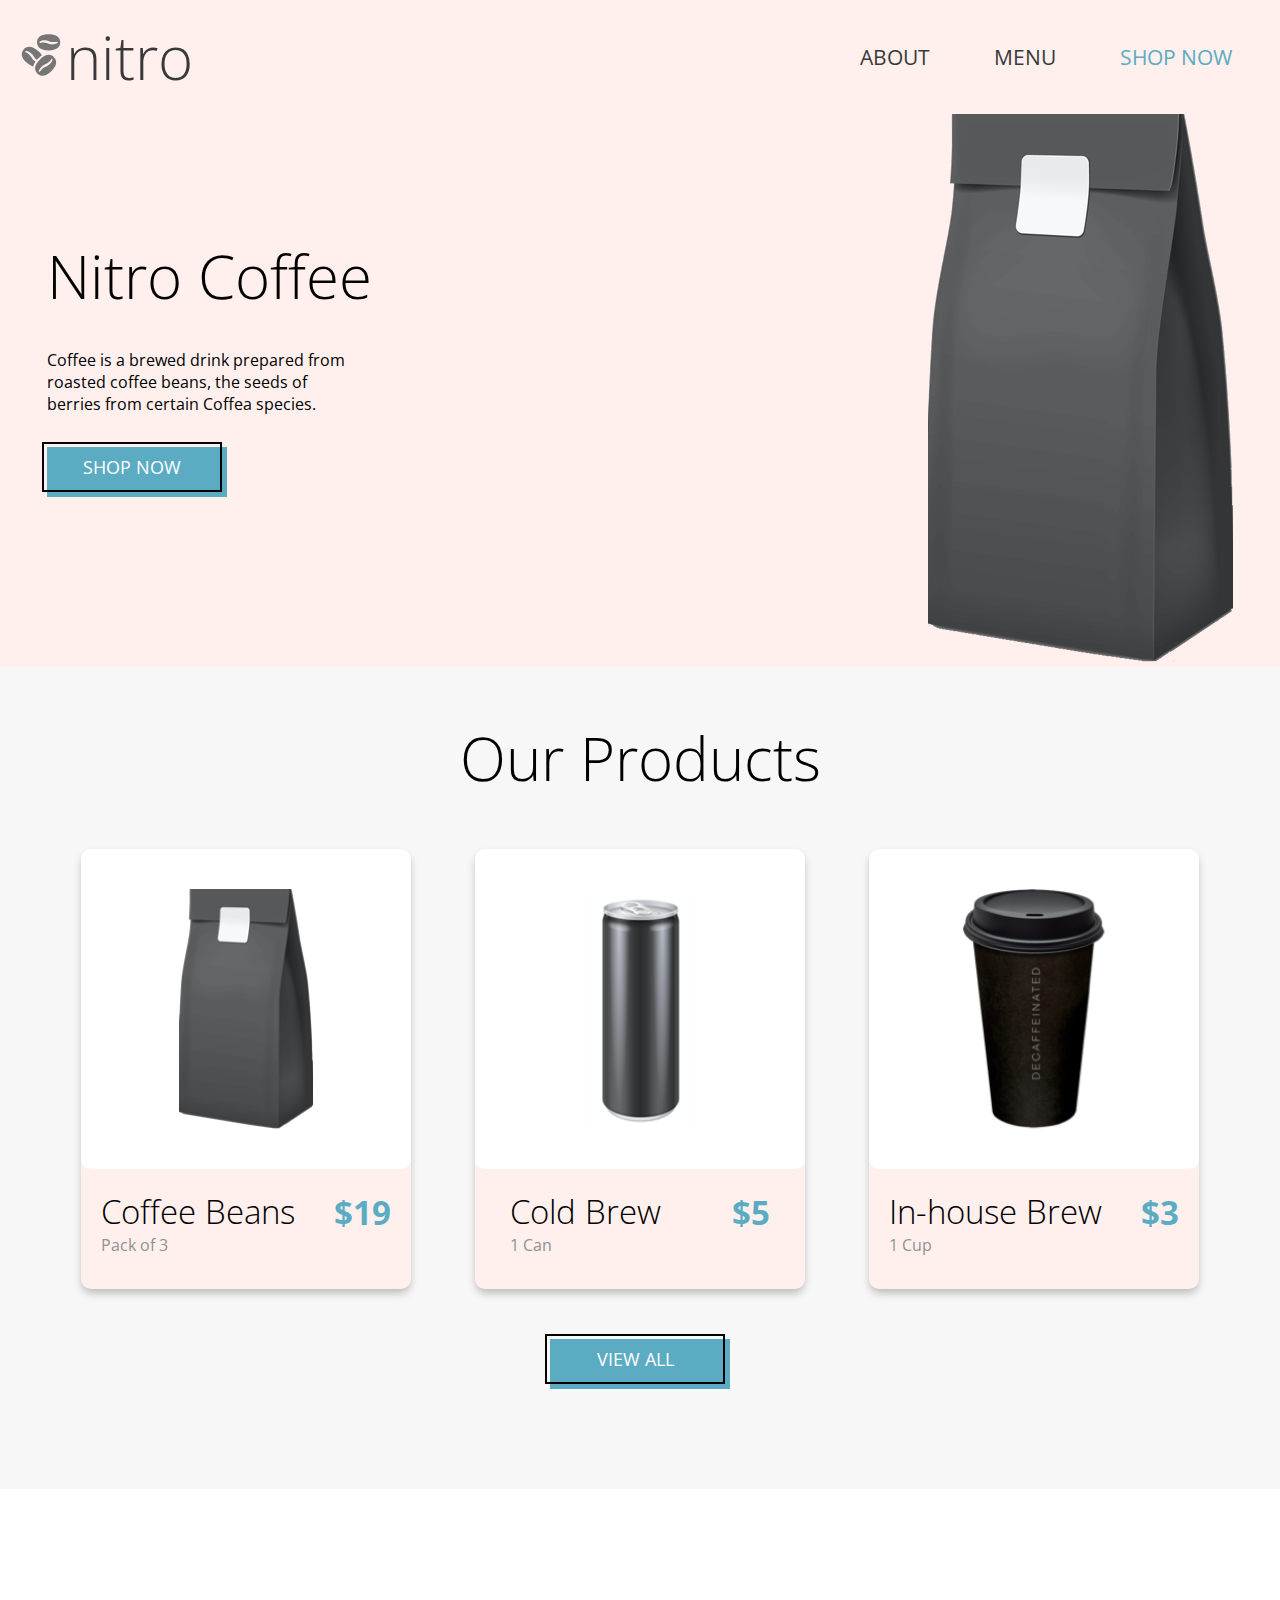
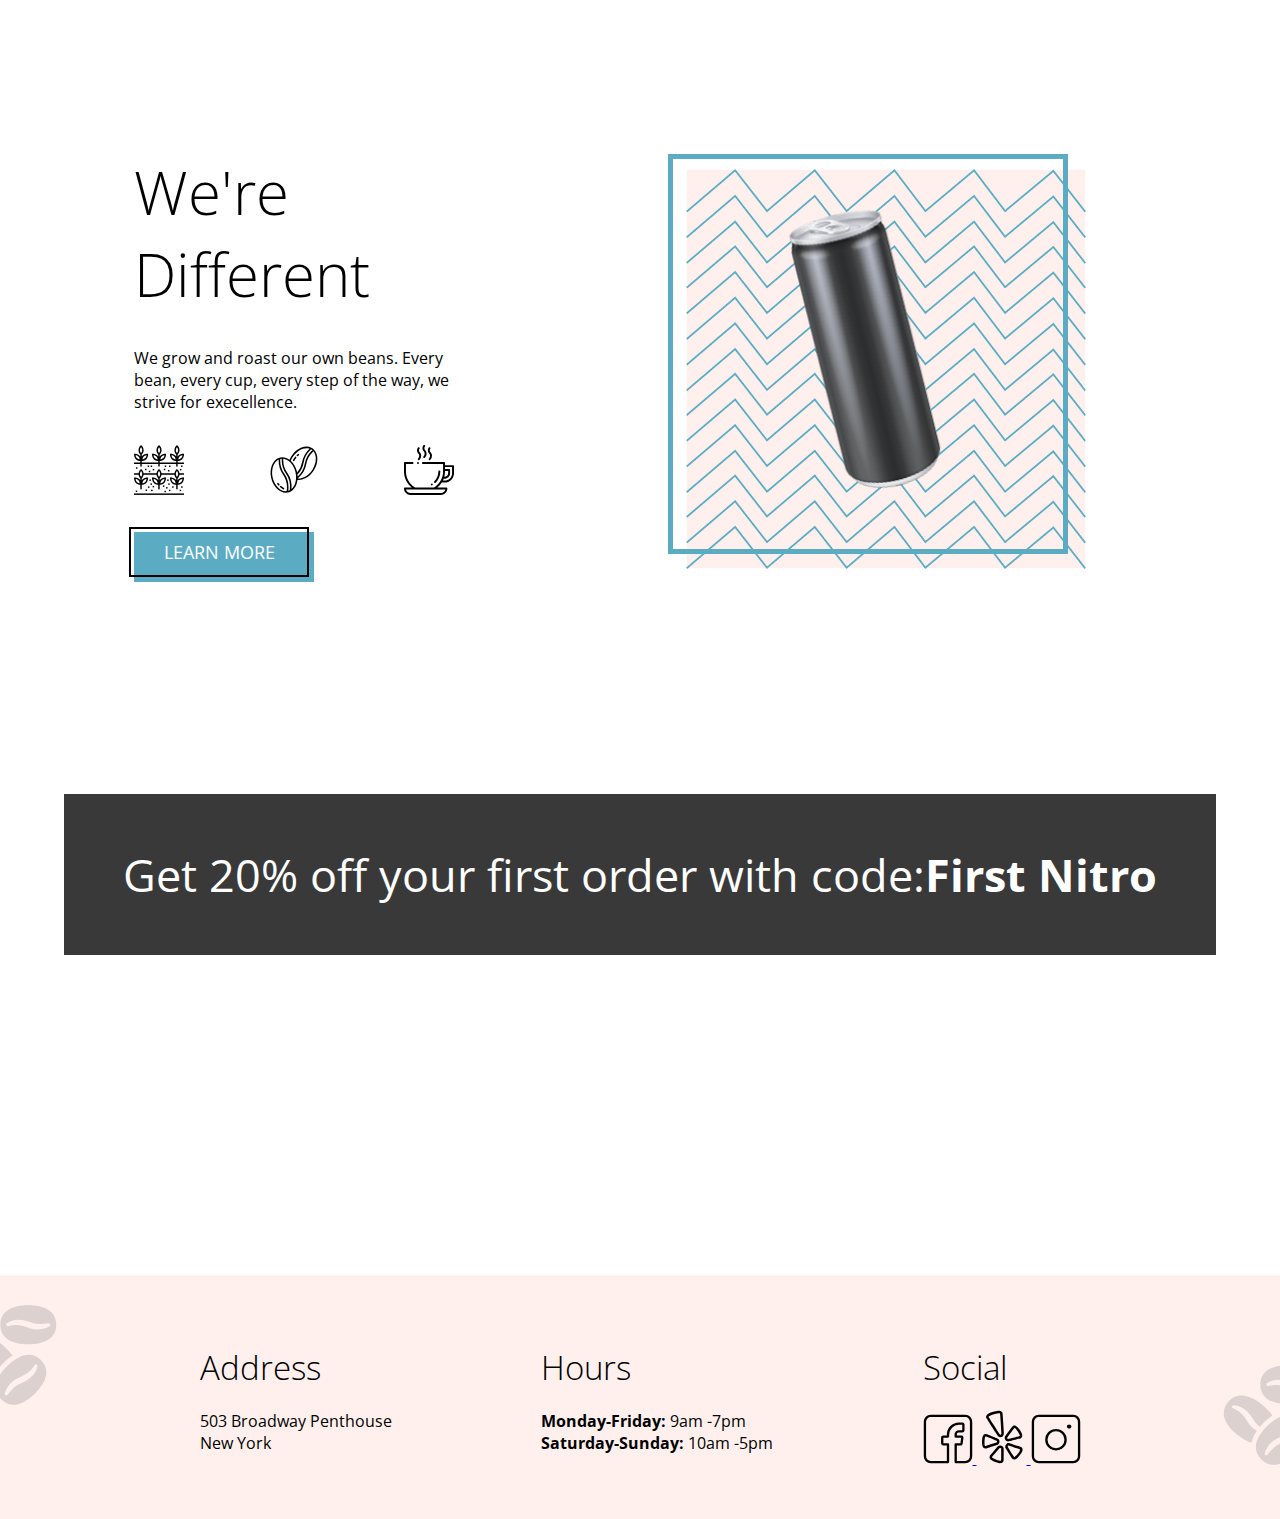
==== index.html @ d6a2432f "add footer icons and fix learn-more section" ====
<!DOCTYPE html>
<html lang="en">

<head>
    <meta charset="UTF-8">
    <meta name="viewport" content="width=device-width, initial-scale=1.0">
    <link href="https://fonts.googleapis.com/css2?family=Open+Sans:ital,wght@0,300;0,400;0,600;0,700;1,400&display=swap"
        rel="stylesheet">
    <link rel="stylesheet" href="css/global.css">
    <link rel="stylesheet" href="css/landing.css">
    <title>Coffee Shop - Home</title>
</head>

<body>
    <header>
        <nav class="navheader">
            <div class="nav-left">
                <a class="nav-left__logo" href="index.html">
                <img class="nav-left__icon--size" src="assets/logos/coffee-beans-logo-and-footer.svg"  alt="coffee bean logo">
                </a>
                <h2 class="navheader__title">
                    <a class="navheader__link" href="index.html">nitro</a>
                </h2>
            </div>
            <ul class="navheader__list">
                <li class="navheader__item">
                    <a class="navheader__links" href="index.html">About</a>
                </li>
                <li class="navheader__item">
                    <a class="navheader__links" href="./pages/menu.html">Menu</a>
                </li>
                <li class="navheader__item">
                    <a class="navheader__links--blue" href="./pages/menu.html">Shop Now</a>
                </li>
            </ul>
        </nav>

        <section class="header">
        <div class="header-left">
            <h1 class="header-left__title">Nitro Coffee</h1>
            <p class="header-left__description">Coffee is a brewed drink prepared from roasted coffee beans, the seeds of berries from certain Coffea
            species.</p>
            <div class=" info-button">
                <div class=" info-button__background"></div>
                <div class=" info-button__text">
                    <a class="info-button__text--transform" href="pages/menu.html">Shop Now</a>
                </div>
            </div>
        </div>
        <div class="header-right">
            <img class="header-right__image" src="assets/images/coffeebeans-hero.png" alt="coffee bag">
        </div>
        </section>
    </header>

    <main>
        <section class="product">
            <h2 class="product__title">Our Products</h2>
            <div class="product__cards">
            <article class="product__card">
                <div class="top-card">
                    <img class="top-card__image" src="./assets/images/coffeebeans.png"  alt="coffee beans">
                </div>
                <div class="bottom-card">
                    <div class="bottom-card__left">
                        <h3 class="bottom-card__name">Coffee Beans</h3>
                        <p class="bottom-card__quantity">Pack of 3</p>
                    </div>
                    <div class="bottom-card__right">
                        <p class="bottom-card__pricing--color">$19</p>
                    </div>
                </div>
            </article>

            <article class="product__card">
                <div class="top-card">
                    <img class="top-card__image" src="assets/images/coldbrew.png" alt="cold brew">
                </div>
                <div class="bottom-card">
                    <div class="bottom-card__left">
                        <h3 class="bottom-card__name">Cold Brew</h3>
                        <p class="bottom-card__quantity">1 Can</p>
                    </div>
                    <div>
                        <p class="bottom-card__pricing--color">$5</p>
                    </div>
                </div>
            </article>

            <article class="product__card">
                <div class="top-card">
                    <img class="top-card__image" src="assets/images/inhousebrew.png" alt="in-house brew">
                </div>
                <div class="bottom-card">
                    <div class="bottom-card__left">
                        <h3 class="bottom-card__name">In-house Brew</h3>
                        <p class="bottom-card__quantity">1 Cup</p>
                    </div>
                    <div>
                        <p class="bottom-card__pricing--color">$3</p>
                    </div>
                </div>
            </article>
            </div>
            <div class=" info-button">
                <div class=" info-button__background"></div>
                <div class="info-button__text">
                    <a class="info-button__text--transform" href="pages/menu.html">View All</a>
                </div>
            </div>
        </section>

        <section class="content">
        <div class="content-material">
            <h2 class="content-material__title">We're Different</h2>
            <p class="content-material__paragraph">We grow and roast our own beans. Every bean, every cup, every step of the way, we strive for execellence.</p>
            <div class="content-material__icons">
                <div><img class="content-material__icon" src="assets/logos/planting.svg" alt="coffee plant"></div>
                <div><img class="content-material__icon" src="assets/logos/coffee-beans.svg" alt="coffee beans"></div>
                <div><img class="content-material__icon" src="assets/logos/coffee-cup.svg" alt="coffee cup"></div>
            </div>
            <div class=" info-button">
                <div class=" info-button__background"></div>
                <div class=" info-button__text">
                    <a class=" info-button__text--transform" href="index.html">Learn More</a>
                </div>
            </div>
        </div>
        <div class="content-images">
            <img class="content-images__can" src="assets/images/tiltedcan.png" alt="tilted coffee can">
            <img class="content-images__background" src="assets/images/coldbrewbackground.png" alt="coldbrew background">
            <div class="content-images__border"></div>
        </div>
        </section>

        <section class="discount">
            <p class="discount__description">Get 20% off your first order with code: <span class="discount__description--bold">First Nitro</span></p>
        </section>
    </main>

    <div class="background-icons">
        <img class="background-icons__left" src="assets/logos/coffee-beans-logo-and-footer.svg" alt="coffee bean footer left logo">
        <img  class="background-icons__right" src="assets/logos/coffee-beans-logo-and-footer.svg" alt="coffee bean footer right logo">
    </div>

    <footer>
        <section class="address">
            <h3 class="address__title">Address</h3>
            <p class="address__unit">503 Broadway Penthouse </p>
            <p class="address__city">New York</p>
        </section>

        <section class="hours">
            <h3 class="hours__title">Hours</h3>
            <p class="hours__day"><span class="hours__day--bold">Monday-Friday:</span> 9am -7pm</p>
            <p class="hours__day"><span class="hours__day--bold">Saturday-Sunday:</span> 10am -5pm</p>
        </section>

        <section class="social">
            <h3 class="social__title">Social</h3>
            <a class="social__facebook" href="http://facebook.com">
                <img class="social__icons--size" src="assets/logos/Facebook-Icon.svg"  alt="facebook">
            </a>
            <a class="social__yelp" href="http://yelp.com">
                <img class="social__icons--size" src="assets/logos/Yelp-Icon.svg" alt="yelp">
            </a>
            <a class="social__ig" href="http://instagram.com">
                <img class="social__icons--size" src="assets/logos/Instagram-Icon.svg" alt="instagram">
            </a>
        </section>
    </footer>
</body>

</html>
---- css/global.css ----
* {
    box-sizing:border-box;
    margin:0;
}

body {
    font-family:'Open Sans';
    font-weight:400;
}

h1{
    font-size:3.75rem;
    font-weight:300;
}

h2{
    font-size: 3.75rem;
    font-weight:300; 
}

h3{
    font-size:2.0625rem;
    font-weight:300;
}


ul{
    list-style:none;
}


.navheader__link , .navheader__links:visited {
    color:#393939;
}

.nav-left{
    display:flex; 
    align-items:baseline; 
}
.nav-left__icon--size, .social__icons--size,.content-material__icon{
    width:3.125rem;
}

.navheader{
    background-color:#FFF0ED;
    padding:1rem;
    width:100%;
    display:flex; 
    justify-content: space-between;
    align-items:center; 
}

.navheader__list{
    display:flex;  
    justify-content:flex-end;
}

.navheader__link{
    text-decoration:none;
    color:#393939
}
.navheader__links, .navheader__links--blue{
    font-size:1.3125rem;
    font-weight:400;
    text-transform:uppercase;
    text-decoration:none;
    margin:32px;
    color:#393939
}

.navheader .navheader__links--blue{
    color:#5BACC3 
}

.bottom-card__pricing--color , .items__pricing--color{
    text-align:center;
    font-size:1.125rem;
    font-weight:400;
    color: #5BACC3;
    padding-bottom:25px;
}

.info-button__background{
    height:50px;
    width:180px;
    text-align:center;
    background-color:#5BACC3;
}

.info-button__text{
    display:flex;
    justify-content:center;
    align-items:center;
    border: 2px solid black;
    height:50px;
    width:180px;
    position:relative; 
    bottom:55px; 
    right:5px;
}

.info-button__text--transform{
    font-size:1.125rem;
    text-transform:uppercase; 
    text-decoration:none; 
    color: #fff;
}
---- css/landing.css ----
h3{
    padding: 20px 0; 
}

footer{
    display: flex;
    justify-content:space-evenly;
    padding:50px;
    background-color:#FFF0ED;
} 

.header{
    display:flex;
    justify-content:space-evenly;
    align-items:center;
    background-color:#FFF0ED;
}

.header-left{
    display:flex;
    flex-direction:column;
    gap:2rem;
}

.header-left__description{
    width:38%;
}

.product{
    background-color:#F7F7F7;
    padding-top:50px;
    padding-bottom:50px;
    display:flex;
    flex-direction:column;
    align-items:center;
}

.product__cards{
    display:flex;
    gap: 4rem;
    margin:50px;
}
 
.product__card{                      
    width:330px;
    height:440px;  
    box-shadow:0 5px 9px -1px rgba(0, 0, 0, 0.25);
    border-radius:0.625rem;    
    background-color:#FFF0ED;
}

.top-card{
    background-color:#FFF;
    border-radius:0.625rem;
    display:flex;
    justify-content:center;
}

.top-card__image, .images__img{
    height:280px;
    padding:20px;
    margin:20px;
}

.bottom-card{
    display:flex;
    justify-content:space-around;
    align-items:center;
}

.bottom-card__left{
    display:flex;
    flex-direction:column;
    justify-content:center;
    text-align:left;
}

.bottom-card__right{
    display:flex; 
    justify-content:center;
    align-items:center;
}

.bottom-card__name{
    padding-bottom:0;
}

.bottom-card__quantity{
    color:#909090
}

.bottom-card__pricing--color{
    font-size:2.0625rem;
    font-weight:bold;
    padding:0;
}

.content{
    display:flex; 
    justify-content:space-evenly;
    align-items:center;
    margin-top:100px;
}

.content-material{
    display:flex;
    flex-direction:column;
    justify-content:space-evenly;
    gap:2rem;
    width:25%;
}


.content-material__icons{
    display:flex; 
    align-items:flex-start;
    justify-content:space-between;
}

.content-images__background{
    width:400px; 
    position:relative; 
    top:180px;
    right:60px;
}

.content-images__can{
    height:280px;
    position:relative; 
    left:200px;
    top:100px;
    z-index:2
}

.content-images__border{
    border:5px solid #5BACC3;
    width:400px;
    height:400px;
    position:relative; 
    bottom:240px;
    left:80px;
}

.discount{
    display:flex;
    justify-content:center;

}
.discount__description{
    display:flex;
    flex-wrap:wrap;
    justify-content:center;
    width:90%;
    font-size:2.8125rem;
    font-weight:400;
    background-color:#393939; 
    color:#fff; 
    padding: 50px;
    margin-bottom:200px;
}

.discount .discount__description--bold , .hours .hours__day--bold{
    font-weight:700;
}

.background-icons{
    display:flex;
    justify-content:space-between;
}
.background-icons__left, .background-icons__right{
    width:120px;
    opacity:25%; 
}

.background-icons__left{
    position:relative;
    top:140px;
    right:50px;
}

.background-icons__right{
    position:relative; 
    left:50px;
    top:200px;
}
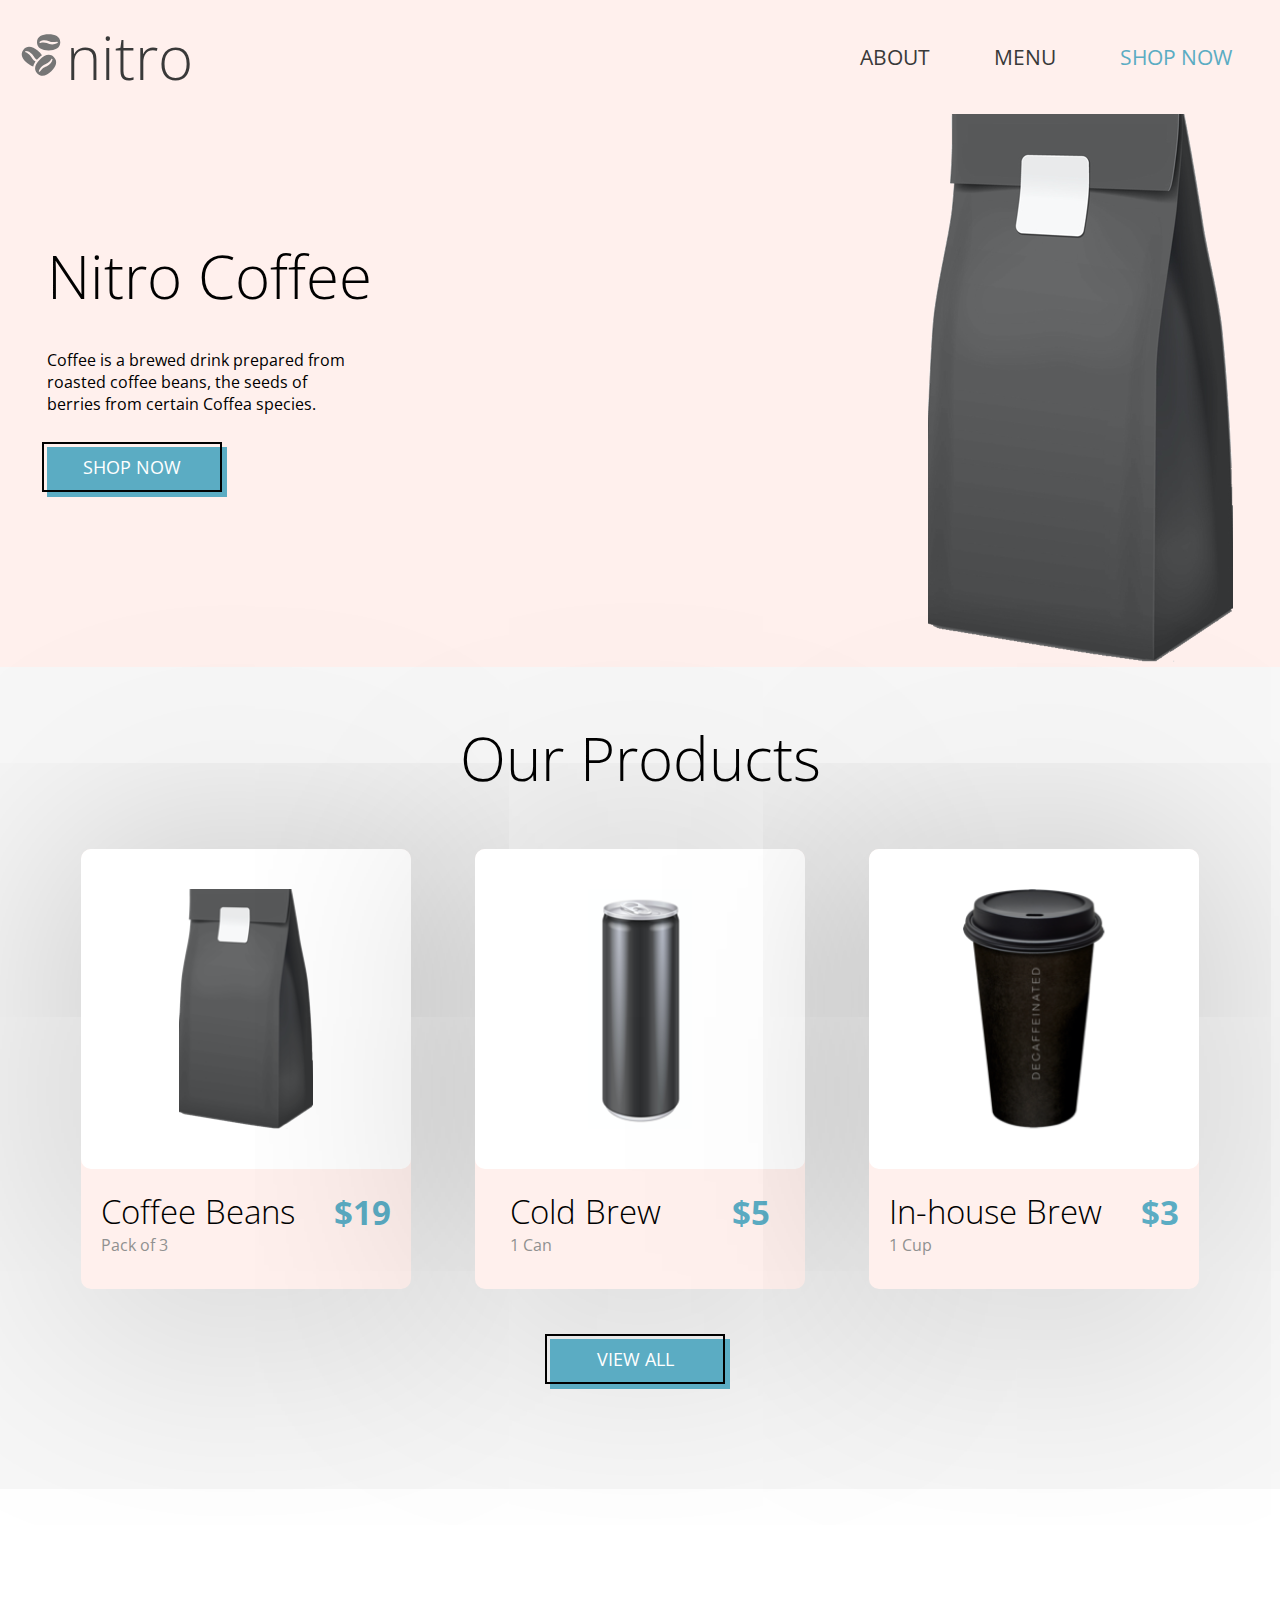
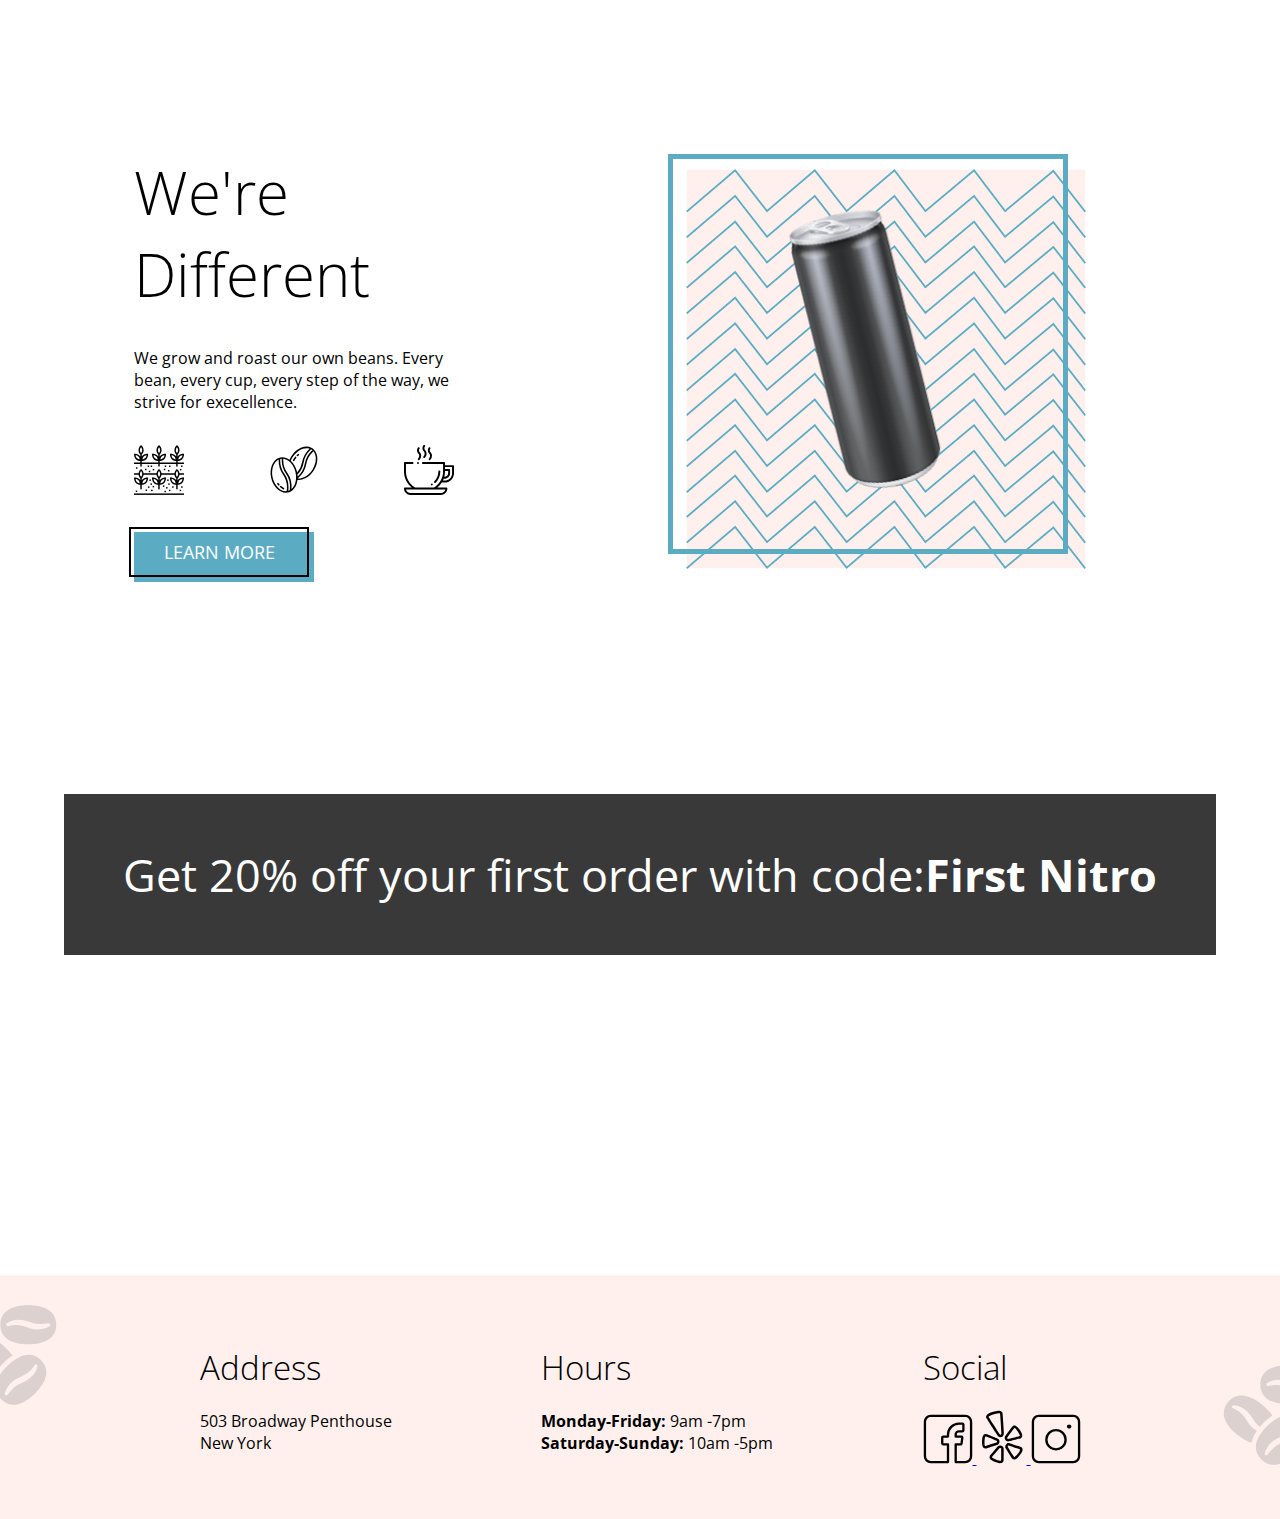
==== commit 0f8a0fa8: "fix footer icons" ====
--- a/index.html
+++ b/index.html
@@ -18,8 +18,8 @@
                 <a class="nav-left__logo" href="index.html">
                 <img class="nav-left__icon--size" src="assets/logos/coffee-beans-logo-and-footer.svg"  alt="coffee bean logo">
                 </a>
-                <h2 class="navheader__title">
-                    <a class="navheader__link" href="index.html">nitro</a>
+                <h2 class="nav-left__title">
+                    <a class="nav-left__link" href="index.html">nitro</a>
                 </h2>
             </div>
             <ul class="navheader__list">
@@ -139,8 +139,8 @@
     </main>
 
     <div class="background-icons">
-        <img class="background-icons__left" src="assets/logos/coffee-beans-logo-and-footer.svg" alt="coffee bean footer left logo">
-        <img  class="background-icons__right" src="assets/logos/coffee-beans-logo-and-footer.svg" alt="coffee bean footer right logo">
+        <img class="background-icons__left" src="assets/logos/coffee-beans-logo-and-footer.svg" alt="left footer coffee beans">
+        <img class="background-icons__right" src="assets/logos/coffee-beans-logo-and-footer.svg" alt="right footer coffee beans">
     </div>
 
     <footer>
--- a/css/global.css
+++ b/css/global.css
@@ -1,6 +1,7 @@
 * {
     box-sizing:border-box;
     margin:0;
+    padding:0;
 }
 
 body {
@@ -23,11 +24,9 @@
     font-weight:300;
 }
 
-
 ul{
     list-style:none;
 }
-
 
 .navheader__link , .navheader__links:visited {
     color:#393939;
@@ -37,7 +36,7 @@
     display:flex; 
     align-items:baseline; 
 }
-.nav-left__icon--size, .social__icons--size,.content-material__icon{
+.nav-left__logo--size, .social__icons--size,.content-material__icon{
     width:3.125rem;
 }
 
@@ -55,7 +54,7 @@
     justify-content:flex-end;
 }
 
-.navheader__link{
+.nav-left__link{
     text-decoration:none;
     color:#393939
 }
@@ -64,7 +63,7 @@
     font-weight:400;
     text-transform:uppercase;
     text-decoration:none;
-    margin:32px;
+    margin:2rem;
     color:#393939
 }
 
@@ -77,12 +76,12 @@
     font-size:1.125rem;
     font-weight:400;
     color: #5BACC3;
-    padding-bottom:25px;
+    padding-bottom:1.5625rem;
 }
 
 .info-button__background{
-    height:50px;
-    width:180px;
+    height:3.125rem;
+    width:11.25rem;
     text-align:center;
     background-color:#5BACC3;
 }
@@ -91,12 +90,12 @@
     display:flex;
     justify-content:center;
     align-items:center;
-    border: 2px solid black;
-    height:50px;
-    width:180px;
+    border: 0.125rem solid black;
+    height:3.125rem;
+    width:11.25rem;
     position:relative; 
-    bottom:55px; 
-    right:5px;
+    bottom:3.4375rem; 
+    right:0.3125rem;
 }
 
 .info-button__text--transform{
--- a/css/landing.css
+++ b/css/landing.css
@@ -1,11 +1,11 @@
 h3{
-    padding: 20px 0; 
+    padding: 1.25rem 0; 
 }
 
 footer{
     display: flex;
     justify-content:space-evenly;
-    padding:50px;
+    padding:3.125rem;
     background-color:#FFF0ED;
 } 
 
@@ -28,8 +28,8 @@
 
 .product{
     background-color:#F7F7F7;
-    padding-top:50px;
-    padding-bottom:50px;
+    padding-top:3.125rem;
+    padding-bottom:3.125rem;
     display:flex;
     flex-direction:column;
     align-items:center;
@@ -38,13 +38,13 @@
 .product__cards{
     display:flex;
     gap: 4rem;
-    margin:50px;
+    margin:3.125rem;
 }
  
 .product__card{                      
-    width:330px;
-    height:440px;  
-    box-shadow:0 5px 9px -1px rgba(0, 0, 0, 0.25);
+    width:20.625rem;
+    height:27.5rem;  
+    box-shadow:0 0.3125rem 90.5625rem 0.0625rem rgba(0, 0, 0, 0.25);
     border-radius:0.625rem;    
     background-color:#FFF0ED;
 }
@@ -57,9 +57,9 @@
 }
 
 .top-card__image, .images__img{
-    height:280px;
-    padding:20px;
-    margin:20px;
+    height:17.5rem;
+    padding:1.25rem;
+    margin:1.25rem;
 }
 
 .bottom-card{
@@ -99,7 +99,7 @@
     display:flex; 
     justify-content:space-evenly;
     align-items:center;
-    margin-top:100px;
+    margin-top:6.25rem;
 }
 
 .content-material{
@@ -110,7 +110,6 @@
     width:25%;
 }
 
-
 .content-material__icons{
     display:flex; 
     align-items:flex-start;
@@ -118,27 +117,27 @@
 }
 
 .content-images__background{
-    width:400px; 
+    width:25rem; 
     position:relative; 
-    top:180px;
-    right:60px;
+    top:11.25rem;
+    right:3.75rem;
 }
 
 .content-images__can{
-    height:280px;
+    height:17.5rem;
     position:relative; 
-    left:200px;
-    top:100px;
+    left:12.5rem;
+    top:6.25rem;
     z-index:2
 }
 
 .content-images__border{
     border:5px solid #5BACC3;
-    width:400px;
-    height:400px;
+    width:25rem;
+    height:25rem;
     position:relative; 
-    bottom:240px;
-    left:80px;
+    bottom:15rem;
+    left:5rem;
 }
 
 .discount{
@@ -155,31 +154,31 @@
     font-weight:400;
     background-color:#393939; 
     color:#fff; 
-    padding: 50px;
-    margin-bottom:200px;
+    padding: 3.125rem;
+    margin-bottom:12.5rem;
 }
 
 .discount .discount__description--bold , .hours .hours__day--bold{
     font-weight:700;
 }
 
+
 .background-icons{
-    display:flex;
-    justify-content:space-between;
-}
-.background-icons__left, .background-icons__right{
-    width:120px;
-    opacity:25%; 
+   display:flex;
+   justify-content:space-between;
 }
 
 .background-icons__left{
     position:relative;
-    top:140px;
-    right:50px;
-}
-
+    top:8.75rem;
+    right:3.125rem;
+    width:7.5rem;
+    opacity:25%;
+} 
 .background-icons__right{
     position:relative; 
-    left:50px;
-    top:200px;
+    left:3.125rem;
+    top:12.5rem;
+    width:7.5rem;
+    opacity:25%;
 }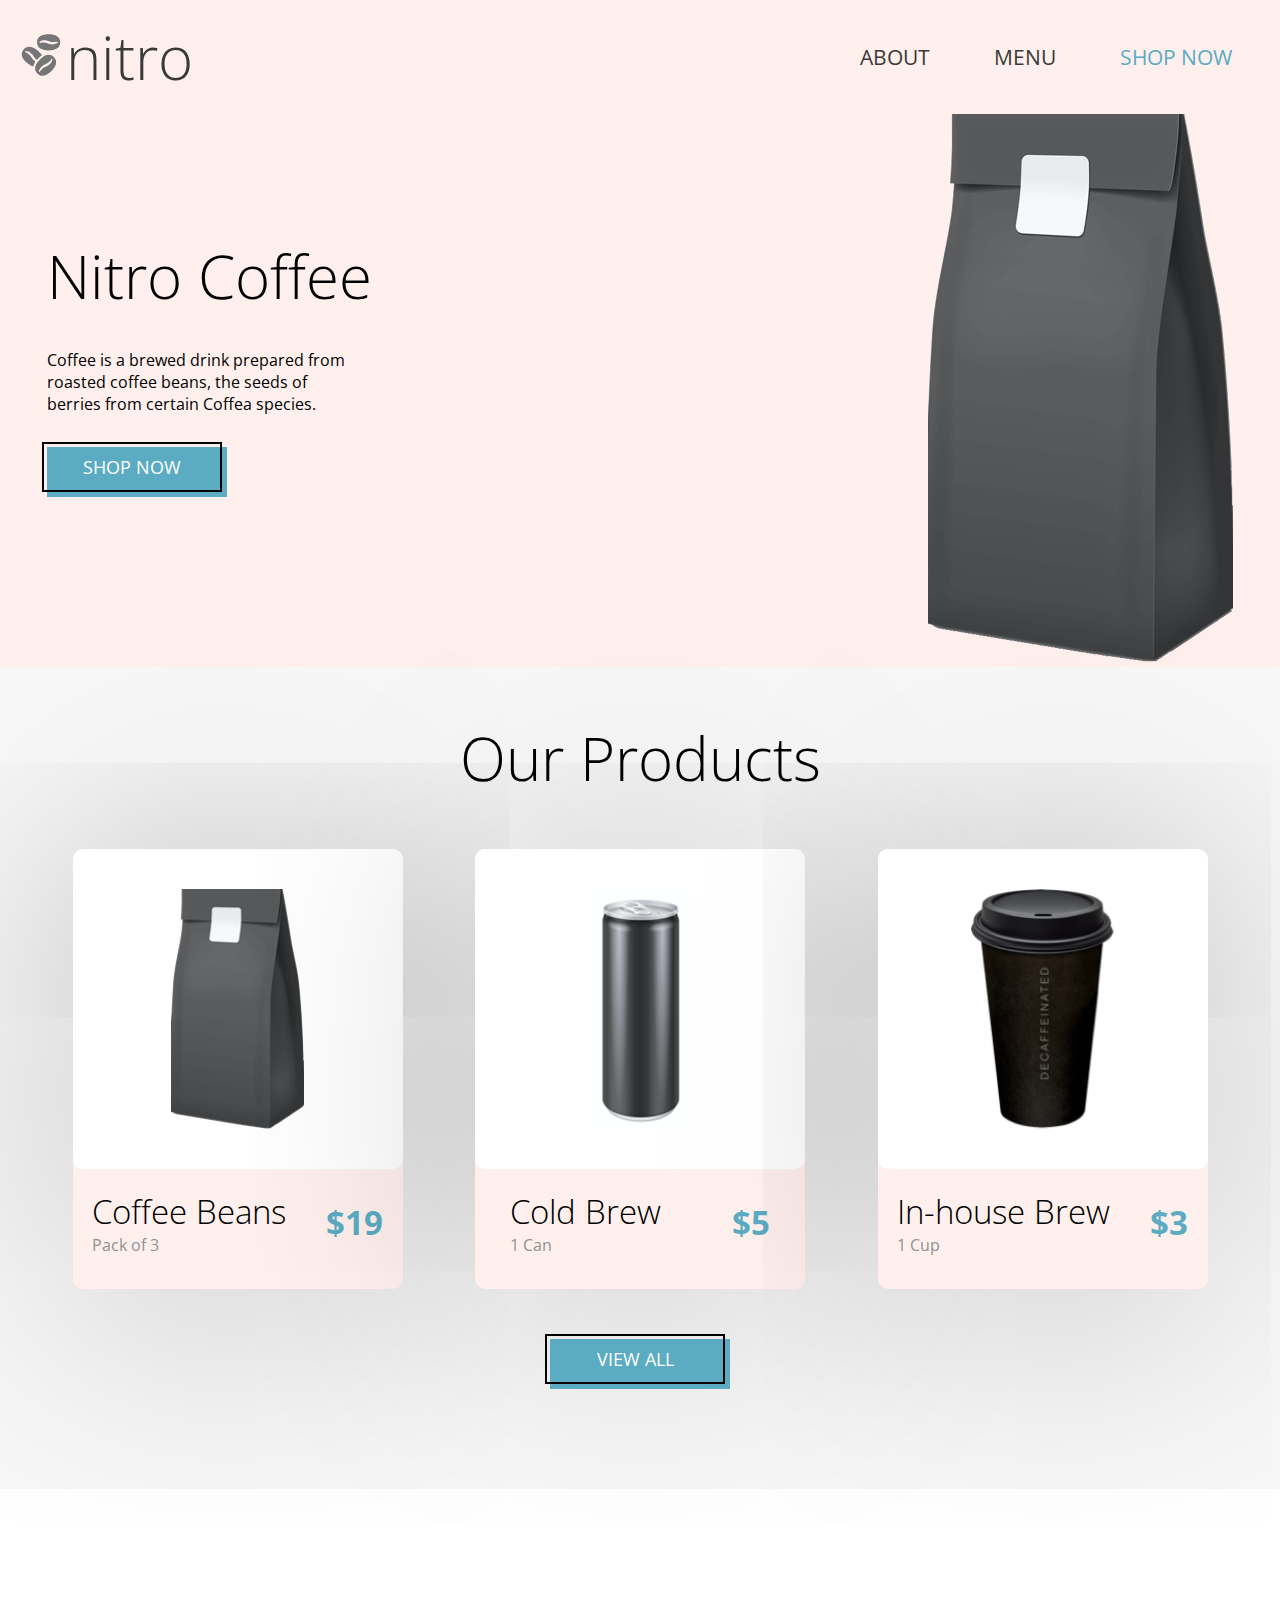
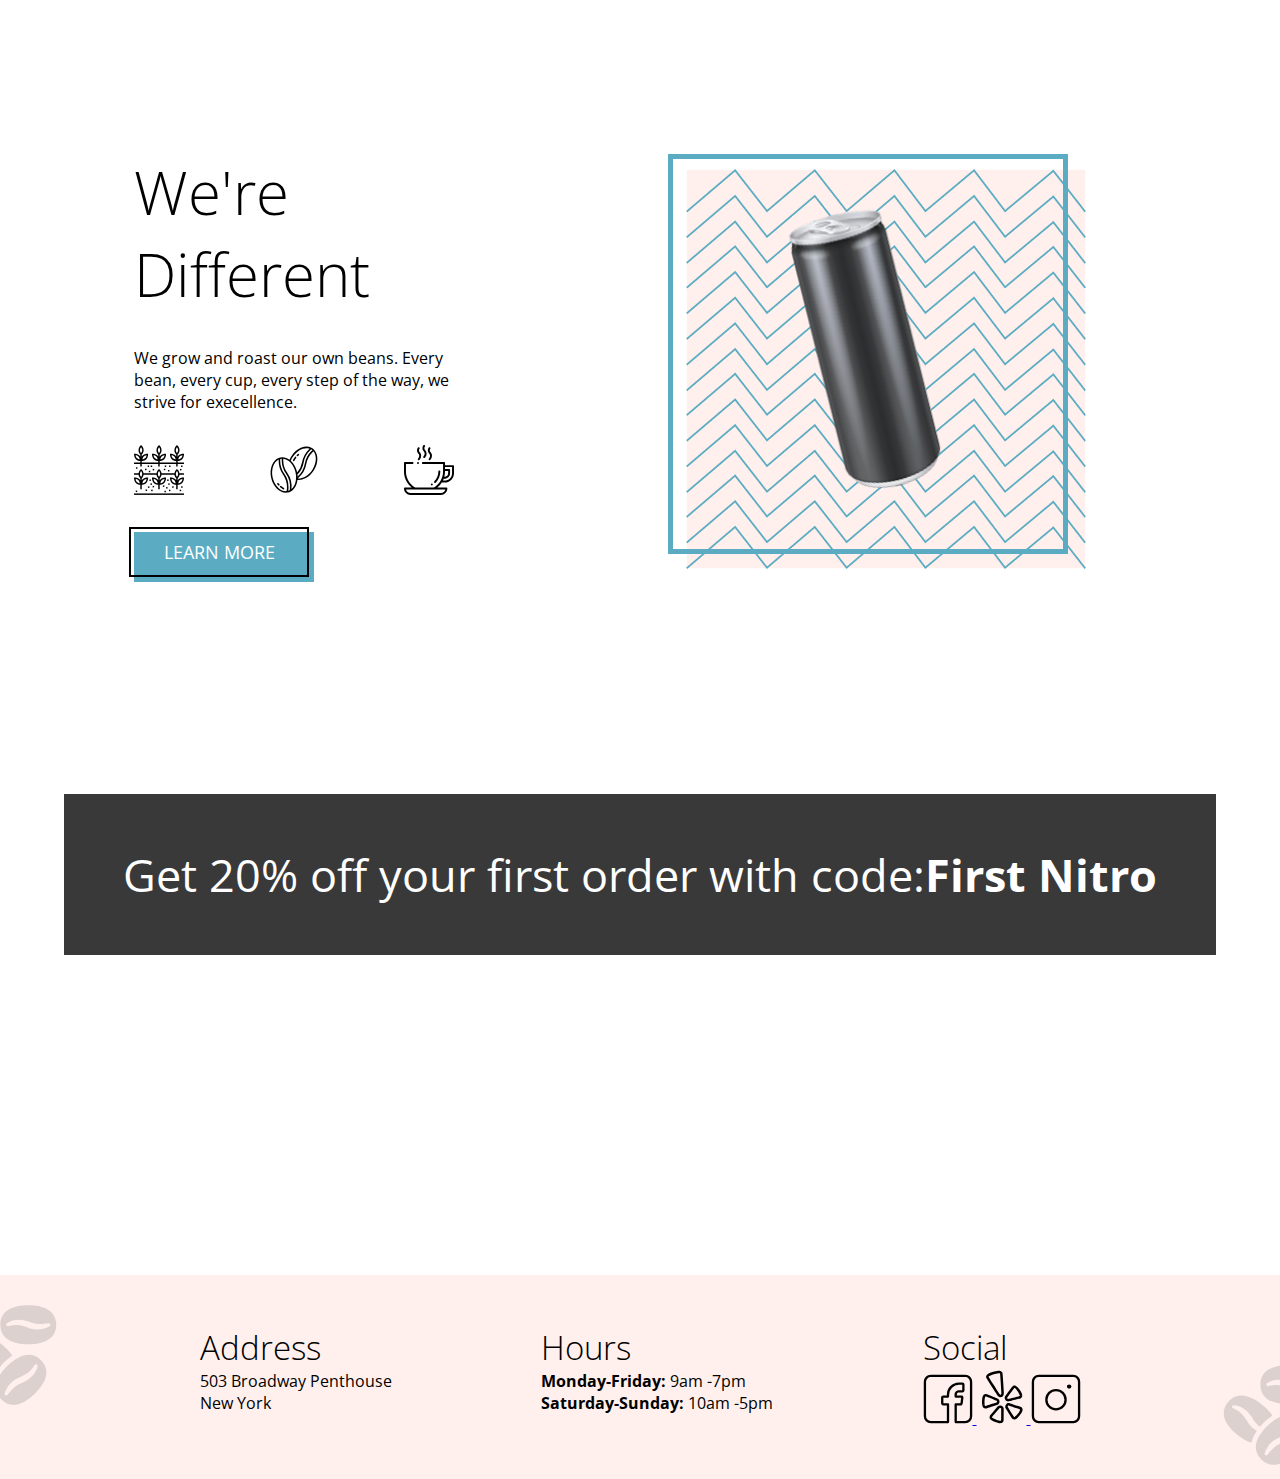
==== commit 96993715: "change css files to scss and add animations" ====
--- a/index.html
+++ b/index.html
@@ -6,8 +6,7 @@
     <meta name="viewport" content="width=device-width, initial-scale=1.0">
     <link href="https://fonts.googleapis.com/css2?family=Open+Sans:ital,wght@0,300;0,400;0,600;0,700;1,400&display=swap"
         rel="stylesheet">
-    <link rel="stylesheet" href="css/global.css">
-    <link rel="stylesheet" href="css/landing.css">
+    <link rel="stylesheet" href="scss/landing.css">
     <title>Coffee Shop - Home</title>
 </head>
 
--- a/scss/landing.css
+++ b/scss/landing.css
@@ -0,0 +1,323 @@
+* {
+  box-sizing: border-box;
+  margin: 0;
+  padding: 0;
+}
+
+body {
+  font-family: "Open Sans";
+  font-weight: 400;
+}
+
+h1 {
+  font-size: 3.75rem;
+  font-weight: 300;
+}
+
+h2 {
+  font-size: 3.75rem;
+  font-weight: 300;
+}
+
+h3 {
+  font-size: 2.0625rem;
+  font-weight: 300;
+}
+
+ul {
+  list-style: none;
+}
+
+.navheader__link, .navheader__links:visited {
+  color: #393939;
+}
+
+.nav-left {
+  display: flex;
+  align-items: baseline;
+}
+
+.nav-left__logo--size, .social__icons--size, .content-material__icon {
+  width: 3.125rem;
+}
+
+.navheader {
+  background-color: #FFF0ED;
+  padding: 1rem;
+  width: 100%;
+  display: flex;
+  justify-content: space-between;
+  align-items: center;
+}
+
+.navheader__list {
+  display: flex;
+  justify-content: flex-end;
+}
+
+.nav-left__link {
+  text-decoration: none;
+  color: #393939;
+}
+
+.navheader__links, .navheader__links--blue {
+  font-size: 1.3125rem;
+  font-weight: 400;
+  text-transform: uppercase;
+  text-decoration: none;
+  margin: 2rem;
+  color: #393939;
+}
+
+.navheader .navheader__links--blue {
+  color: #5BACC3;
+}
+
+.bottom-card__pricing--color, .items__pricing--color {
+  text-align: center;
+  font-size: 1.125rem;
+  font-weight: 400;
+  color: #5BACC3;
+  padding-bottom: 1.5625rem;
+}
+
+.info-button__background {
+  height: 3.125rem;
+  width: 11.25rem;
+  text-align: center;
+  background-color: #5BACC3;
+}
+
+.info-button__text {
+  display: flex;
+  justify-content: center;
+  align-items: center;
+  border: 0.125rem solid black;
+  height: 3.125rem;
+  width: 11.25rem;
+  position: relative;
+  bottom: 3.4375rem;
+  right: 0.3125rem;
+}
+
+.info-button__text:active {
+  position: relative;
+  bottom: 3.125rem;
+  right: 0;
+}
+
+.info-button__text--transform {
+  font-size: 1.125rem;
+  text-transform: uppercase;
+  text-decoration: none;
+  color: #fff;
+}
+
+@keyframes banner-change {
+  from {
+    background-color: #393939;
+  }
+  to {
+    background-color: #5BACC3;
+  }
+}
+@keyframes spin {
+  0% {
+    transform: rotate(0deg);
+  }
+  100% {
+    transform: rotate(360deg);
+  }
+}
+footer {
+  display: flex;
+  justify-content: space-evenly;
+  padding: 3.125rem;
+  background-color: #FFF0ED;
+}
+
+.header {
+  display: flex;
+  justify-content: space-evenly;
+  align-items: center;
+  background-color: #FFF0ED;
+}
+
+.header-left {
+  display: flex;
+  flex-direction: column;
+  gap: 2rem;
+}
+
+.header-left__description {
+  width: 38%;
+}
+
+.product {
+  background-color: #F7F7F7;
+  padding-top: 3.125rem;
+  padding-bottom: 3.125rem;
+  display: flex;
+  flex-direction: column;
+  align-items: center;
+  gap: 3.125rem;
+}
+
+.product__cards {
+  width: 100%;
+  display: flex;
+  justify-content: space-evenly;
+  flex-wrap: wrap;
+}
+
+.product__card {
+  width: 20.625rem;
+  height: 27.5rem;
+  box-shadow: 0 0.3125rem 90.5625rem 0.0625rem rgba(0, 0, 0, 0.25);
+  border-radius: 0.625rem;
+  background-color: #FFF0ED;
+}
+
+.top-card {
+  background-color: #FFF;
+  border-radius: 0.625rem;
+  display: flex;
+  justify-content: center;
+}
+
+.top-card__image, .images__img {
+  height: 17.5rem;
+  padding: 1.25rem;
+  margin: 1.25rem;
+}
+
+.bottom-card {
+  display: flex;
+  justify-content: space-around;
+  align-items: center;
+  padding-top: 20px;
+}
+
+.bottom-card__left {
+  display: flex;
+  flex-direction: column;
+  justify-content: center;
+  text-align: left;
+}
+
+.bottom-card__right {
+  display: flex;
+  justify-content: center;
+  align-items: center;
+}
+
+.bottom-card__name {
+  padding-bottom: 0;
+}
+
+.bottom-card__quantity {
+  color: #909090;
+}
+
+.bottom-card__pricing--color {
+  font-size: 2.0625rem;
+  font-weight: bold;
+  padding: 0;
+}
+
+.content {
+  display: flex;
+  justify-content: space-evenly;
+  align-items: center;
+  margin-top: 6.25rem;
+}
+
+.content-material {
+  display: flex;
+  flex-direction: column;
+  justify-content: space-evenly;
+  gap: 2rem;
+  width: 25%;
+}
+
+.content-material__icons {
+  display: flex;
+  align-items: flex-start;
+  justify-content: space-between;
+}
+
+.content-images__background {
+  width: 25rem;
+  position: relative;
+  top: 11.25rem;
+  right: 3.75rem;
+}
+
+.content-images__background:hover .content-images__can {
+  animation: spin 2s infinite;
+}
+
+.content-images__can {
+  height: 17.5rem;
+  position: relative;
+  left: 12.5rem;
+  top: 6.25rem;
+  z-index: 2;
+}
+
+.content-images__can:hover {
+  animation: spin 2s infinite;
+}
+
+.content-images__border {
+  border: 5px solid #5BACC3;
+  width: 25rem;
+  height: 25rem;
+  position: relative;
+  bottom: 15rem;
+  left: 5rem;
+}
+
+.discount {
+  display: flex;
+  justify-content: center;
+}
+
+.discount__description {
+  display: flex;
+  flex-wrap: wrap;
+  justify-content: center;
+  width: 90%;
+  font-size: 2.8125rem;
+  font-weight: 400;
+  background-color: #393939;
+  color: #fff;
+  padding: 3.125rem;
+  margin-bottom: 12.5rem;
+  animation: banner-change 2.5s infinite alternate;
+}
+
+.discount .discount__description--bold, .hours .hours__day--bold {
+  font-weight: 700;
+}
+
+.background-icons {
+  display: flex;
+  justify-content: space-between;
+}
+
+.background-icons__left {
+  position: relative;
+  top: 8.75rem;
+  right: 3.125rem;
+  width: 7.5rem;
+  opacity: 25%;
+}
+
+.background-icons__right {
+  position: relative;
+  left: 3.125rem;
+  top: 12.5rem;
+  width: 7.5rem;
+  opacity: 25%;
+}/*# sourceMappingURL=landing.css.map */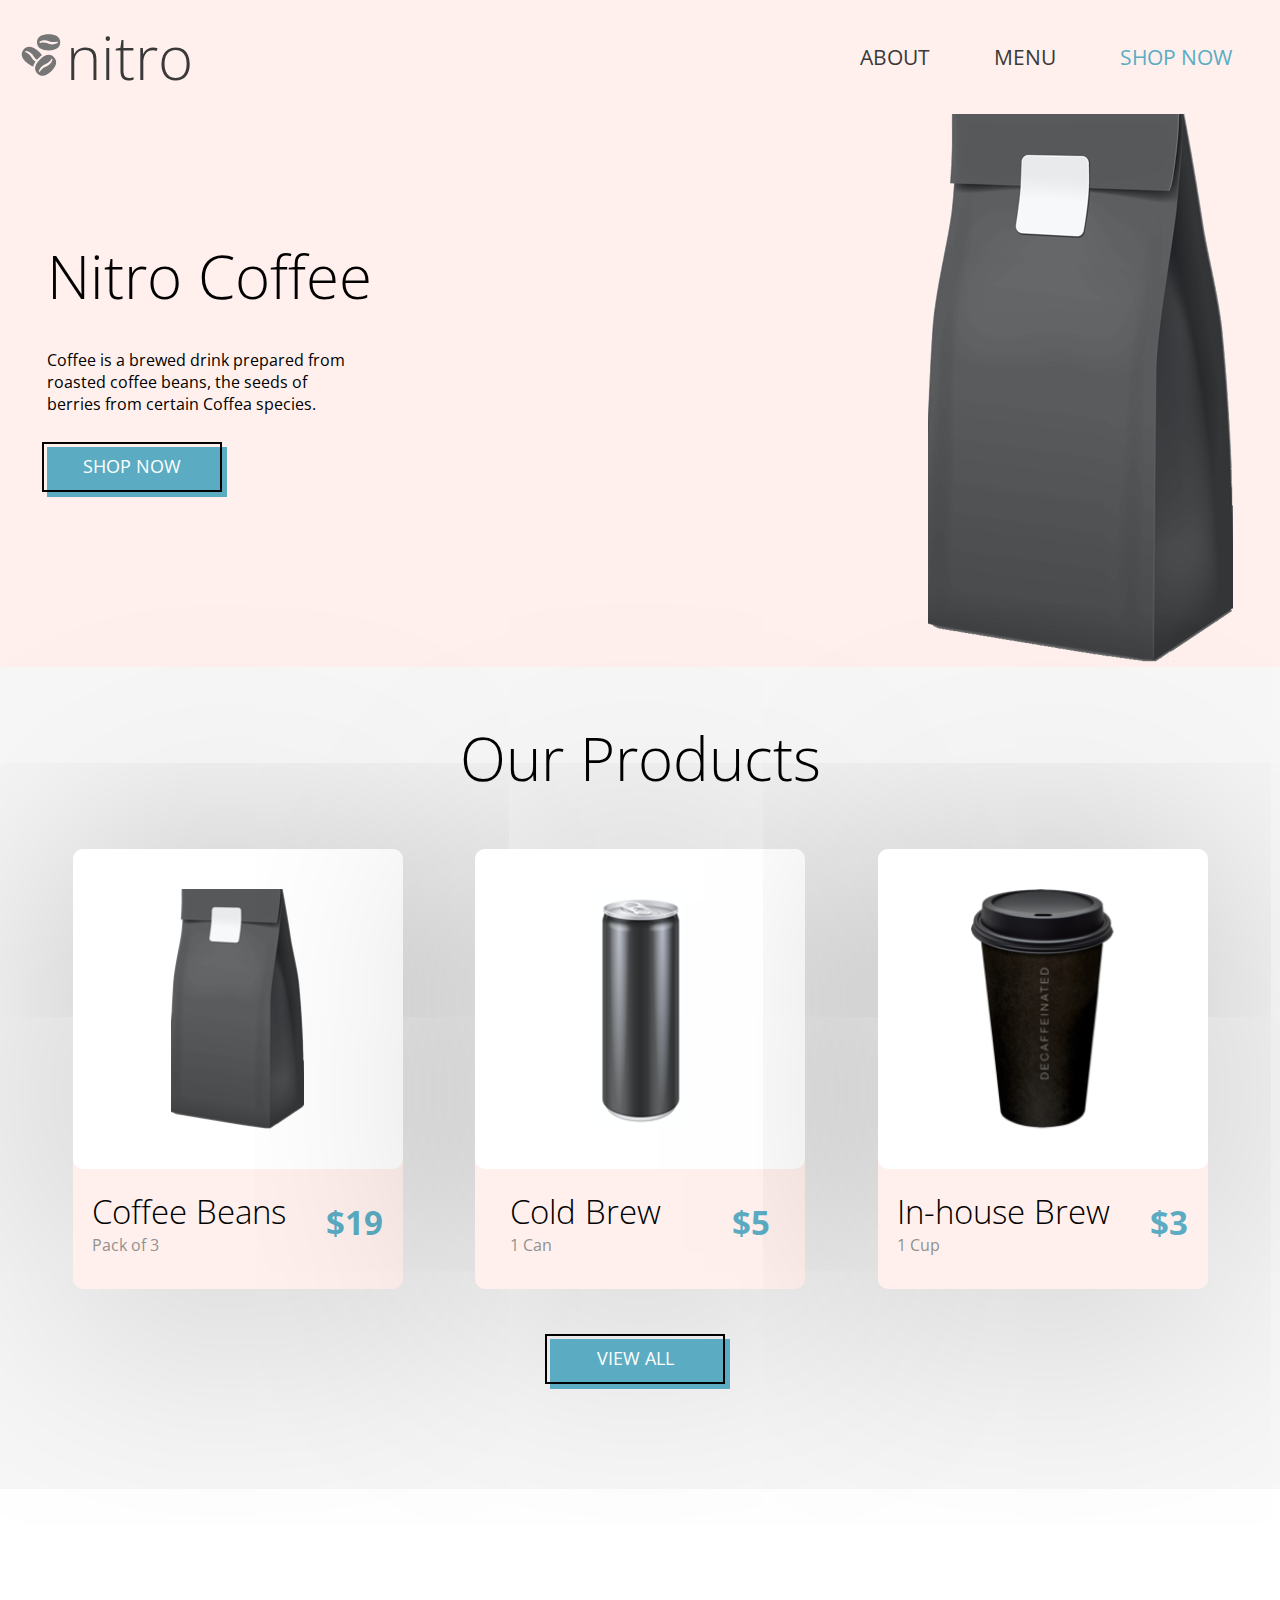
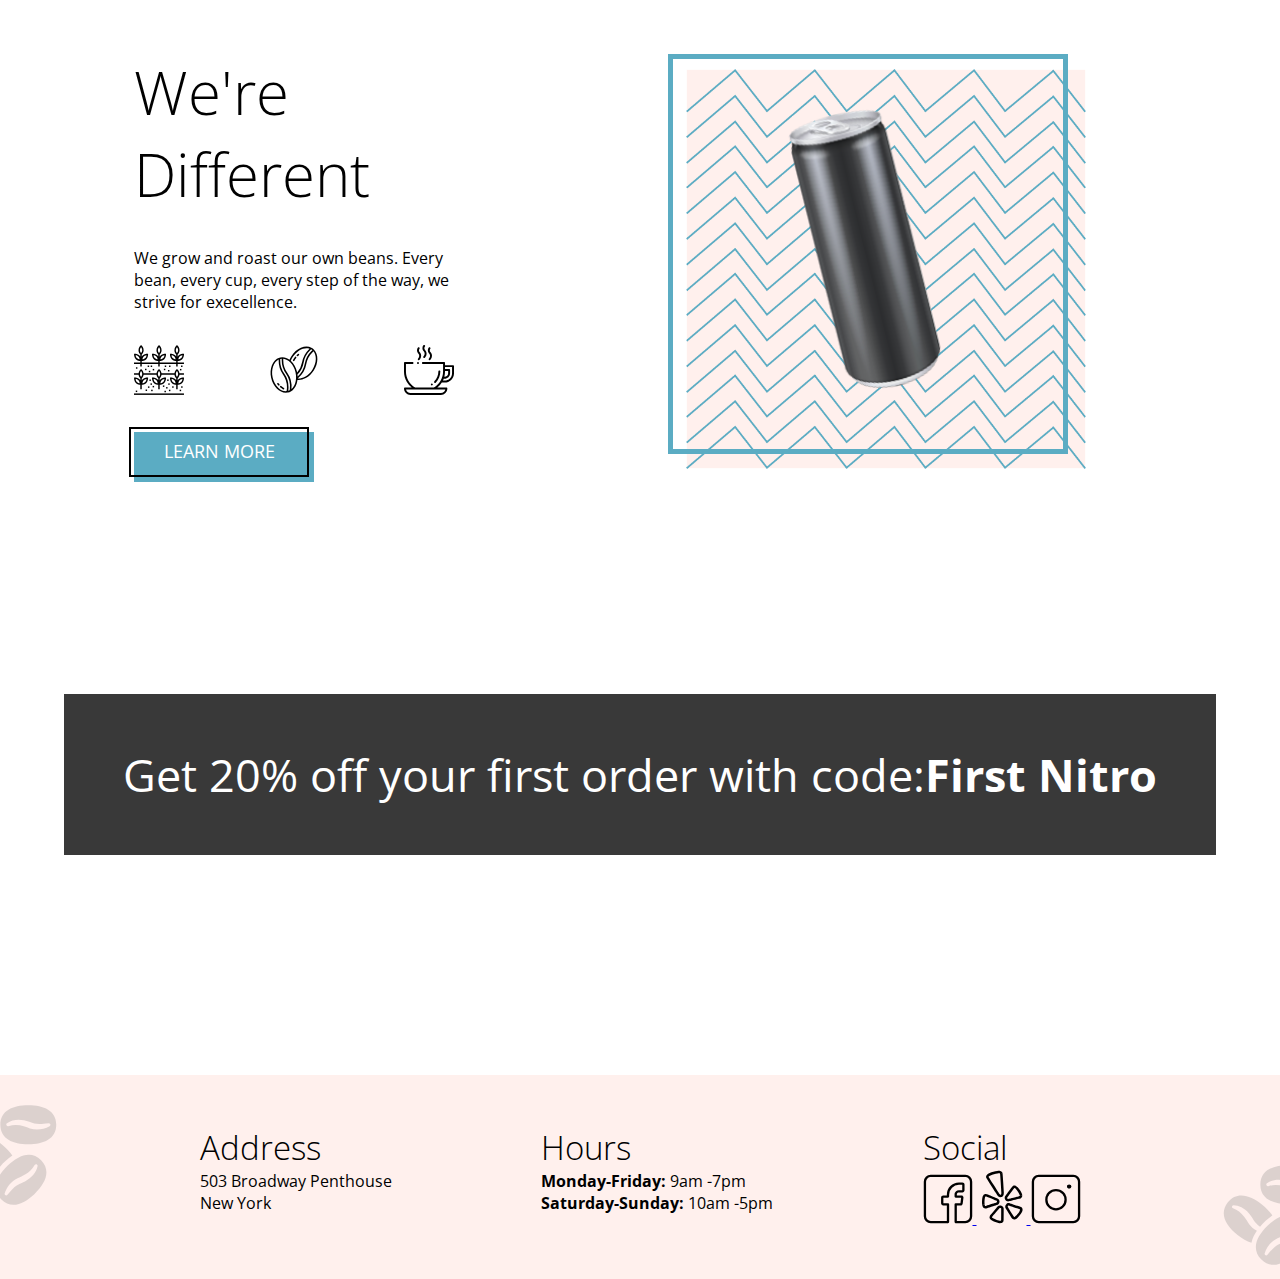
==== commit c670bff8: "remove positioning elements from flex elements and reposition with relative element" ====
--- a/index.html
+++ b/index.html
@@ -13,12 +13,12 @@
 <body>
     <header>
         <nav class="navheader">
-            <div class="nav-left">
-                <a class="nav-left__logo" href="index.html">
-                <img class="nav-left__icon--size" src="assets/logos/coffee-beans-logo-and-footer.svg"  alt="coffee bean logo">
+            <div class="nav-logo">
+                <a class="nav-logo__link" href="index.html">
+                <img class="nav-logo__icon--size" src="assets/logos/coffee-beans-logo-and-footer.svg"  alt="coffee bean logo">
                 </a>
-                <h2 class="nav-left__title">
-                    <a class="nav-left__link" href="index.html">nitro</a>
+                <h2 class="nav-logo__title">
+                    <a class="nav-logo__title--color" href="index.html">nitro</a>
                 </h2>
             </div>
             <ul class="navheader__list">
@@ -35,9 +35,9 @@
         </nav>
 
         <section class="header">
-        <div class="header-left">
-            <h1 class="header-left__title">Nitro Coffee</h1>
-            <p class="header-left__description">Coffee is a brewed drink prepared from roasted coffee beans, the seeds of berries from certain Coffea
+        <div class="header-intro">
+            <h1 class="header-intro__title">Nitro Coffee</h1>
+            <p class="header-intro__description">Coffee is a brewed drink prepared from roasted coffee beans, the seeds of berries from certain Coffea
             species.</p>
             <div class=" info-button">
                 <div class=" info-button__background"></div>
@@ -46,8 +46,8 @@
                 </div>
             </div>
         </div>
-        <div class="header-right">
-            <img class="header-right__image" src="assets/images/coffeebeans-hero.png" alt="coffee bag">
+        <div class="header-image">
+            <img class="header-image_img" src="assets/images/coffeebeans-hero.png" alt="coffee bag">
         </div>
         </section>
     </header>
--- a/scss/landing.css
+++ b/scss/landing.css
@@ -32,30 +32,28 @@
   color: #393939;
 }
 
-.nav-left {
+.nav-logo {
   display: flex;
   align-items: baseline;
 }
 
-.nav-left__logo--size, .social__icons--size, .content-material__icon {
+.nav-logo__icon--size, .social__icons--size, .content-material__icon {
   width: 3.125rem;
 }
 
 .navheader {
   background-color: #FFF0ED;
   padding: 1rem;
-  width: 100%;
   display: flex;
   justify-content: space-between;
   align-items: center;
 }
-
 .navheader__list {
   display: flex;
   justify-content: flex-end;
 }
 
-.nav-left__link {
+.navheader .nav-logo__title--color {
   text-decoration: none;
   color: #393939;
 }
@@ -89,9 +87,8 @@
 }
 
 .info-button__text {
-  display: flex;
-  justify-content: center;
-  align-items: center;
+  text-align: center;
+  padding-top: 10px;
   border: 0.125rem solid black;
   height: 3.125rem;
   width: 11.25rem;
@@ -121,7 +118,7 @@
     background-color: #5BACC3;
   }
 }
-@keyframes spin {
+@keyframes rotate {
   0% {
     transform: rotate(0deg);
   }
@@ -143,13 +140,12 @@
   background-color: #FFF0ED;
 }
 
-.header-left {
+.header-intro {
   display: flex;
   flex-direction: column;
   gap: 2rem;
 }
-
-.header-left__description {
+.header-intro__description {
   width: 38%;
 }
 
@@ -162,14 +158,12 @@
   align-items: center;
   gap: 3.125rem;
 }
-
 .product__cards {
   width: 100%;
   display: flex;
   justify-content: space-evenly;
   flex-wrap: wrap;
 }
-
 .product__card {
   width: 20.625rem;
   height: 27.5rem;
@@ -184,8 +178,7 @@
   display: flex;
   justify-content: center;
 }
-
-.top-card__image, .images__img {
+.top-card__image {
   height: 17.5rem;
   padding: 1.25rem;
   margin: 1.25rem;
@@ -197,28 +190,23 @@
   align-items: center;
   padding-top: 20px;
 }
-
 .bottom-card__left {
   display: flex;
   flex-direction: column;
   justify-content: center;
   text-align: left;
 }
-
 .bottom-card__right {
   display: flex;
   justify-content: center;
   align-items: center;
 }
-
 .bottom-card__name {
   padding-bottom: 0;
 }
-
 .bottom-card__quantity {
   color: #909090;
 }
-
 .bottom-card__pricing--color {
   font-size: 2.0625rem;
   font-weight: bold;
@@ -229,7 +217,6 @@
   display: flex;
   justify-content: space-evenly;
   align-items: center;
-  margin-top: 6.25rem;
 }
 
 .content-material {
@@ -239,7 +226,6 @@
   gap: 2rem;
   width: 25%;
 }
-
 .content-material__icons {
   display: flex;
   align-items: flex-start;
@@ -252,11 +238,6 @@
   top: 11.25rem;
   right: 3.75rem;
 }
-
-.content-images__background:hover .content-images__can {
-  animation: spin 2s infinite;
-}
-
 .content-images__can {
   height: 17.5rem;
   position: relative;
@@ -264,11 +245,6 @@
   top: 6.25rem;
   z-index: 2;
 }
-
-.content-images__can:hover {
-  animation: spin 2s infinite;
-}
-
 .content-images__border {
   border: 5px solid #5BACC3;
   width: 25rem;
@@ -278,11 +254,14 @@
   left: 5rem;
 }
 
+.content-images:hover .content-images__can {
+  animation: rotate 2s infinite;
+}
+
 .discount {
   display: flex;
   justify-content: center;
 }
-
 .discount__description {
   display: flex;
   flex-wrap: wrap;
@@ -293,11 +272,11 @@
   background-color: #393939;
   color: #fff;
   padding: 3.125rem;
-  margin-bottom: 12.5rem;
+  margin-bottom: 6.25rem;
   animation: banner-change 2.5s infinite alternate;
 }
 
-.discount .discount__description--bold, .hours .hours__day--bold {
+.discount__description--bold, .hours__day--bold {
   font-weight: 700;
 }
 
@@ -305,7 +284,6 @@
   display: flex;
   justify-content: space-between;
 }
-
 .background-icons__left {
   position: relative;
   top: 8.75rem;
@@ -313,7 +291,6 @@
   width: 7.5rem;
   opacity: 25%;
 }
-
 .background-icons__right {
   position: relative;
   left: 3.125rem;
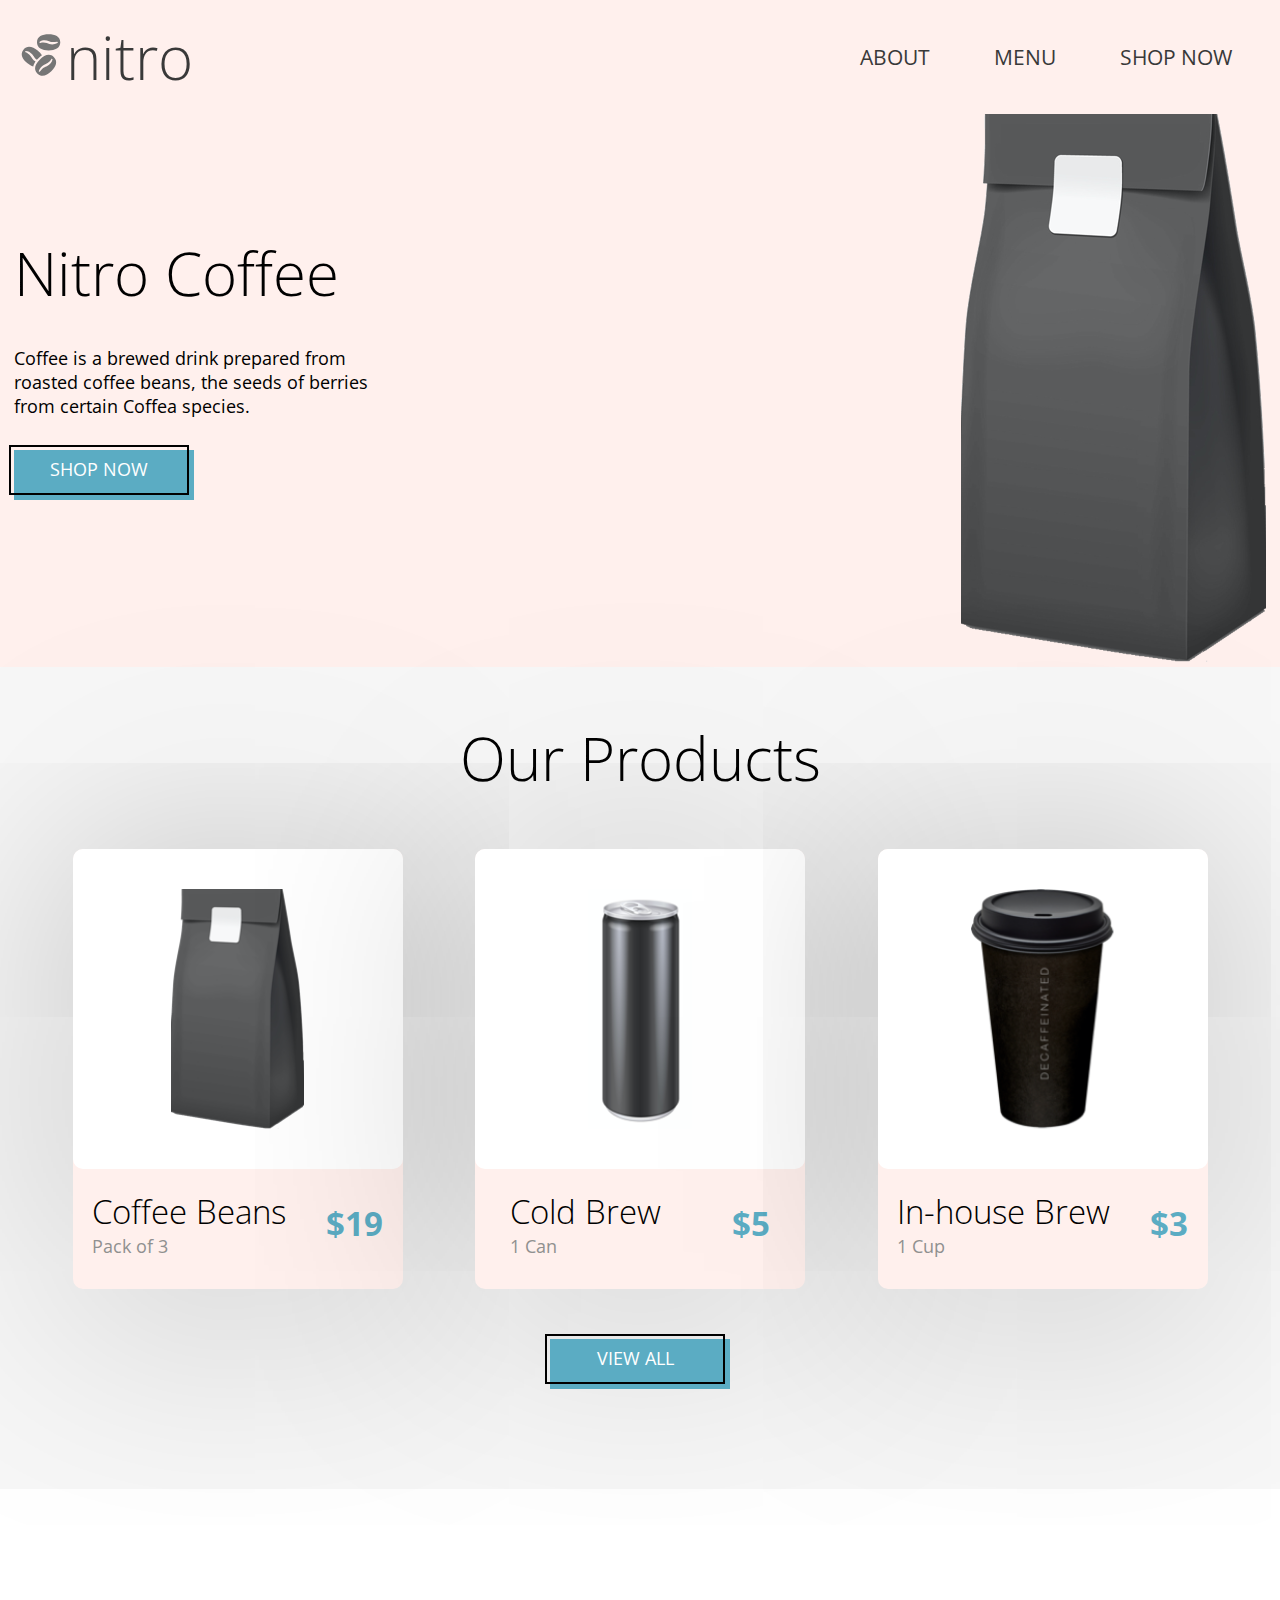
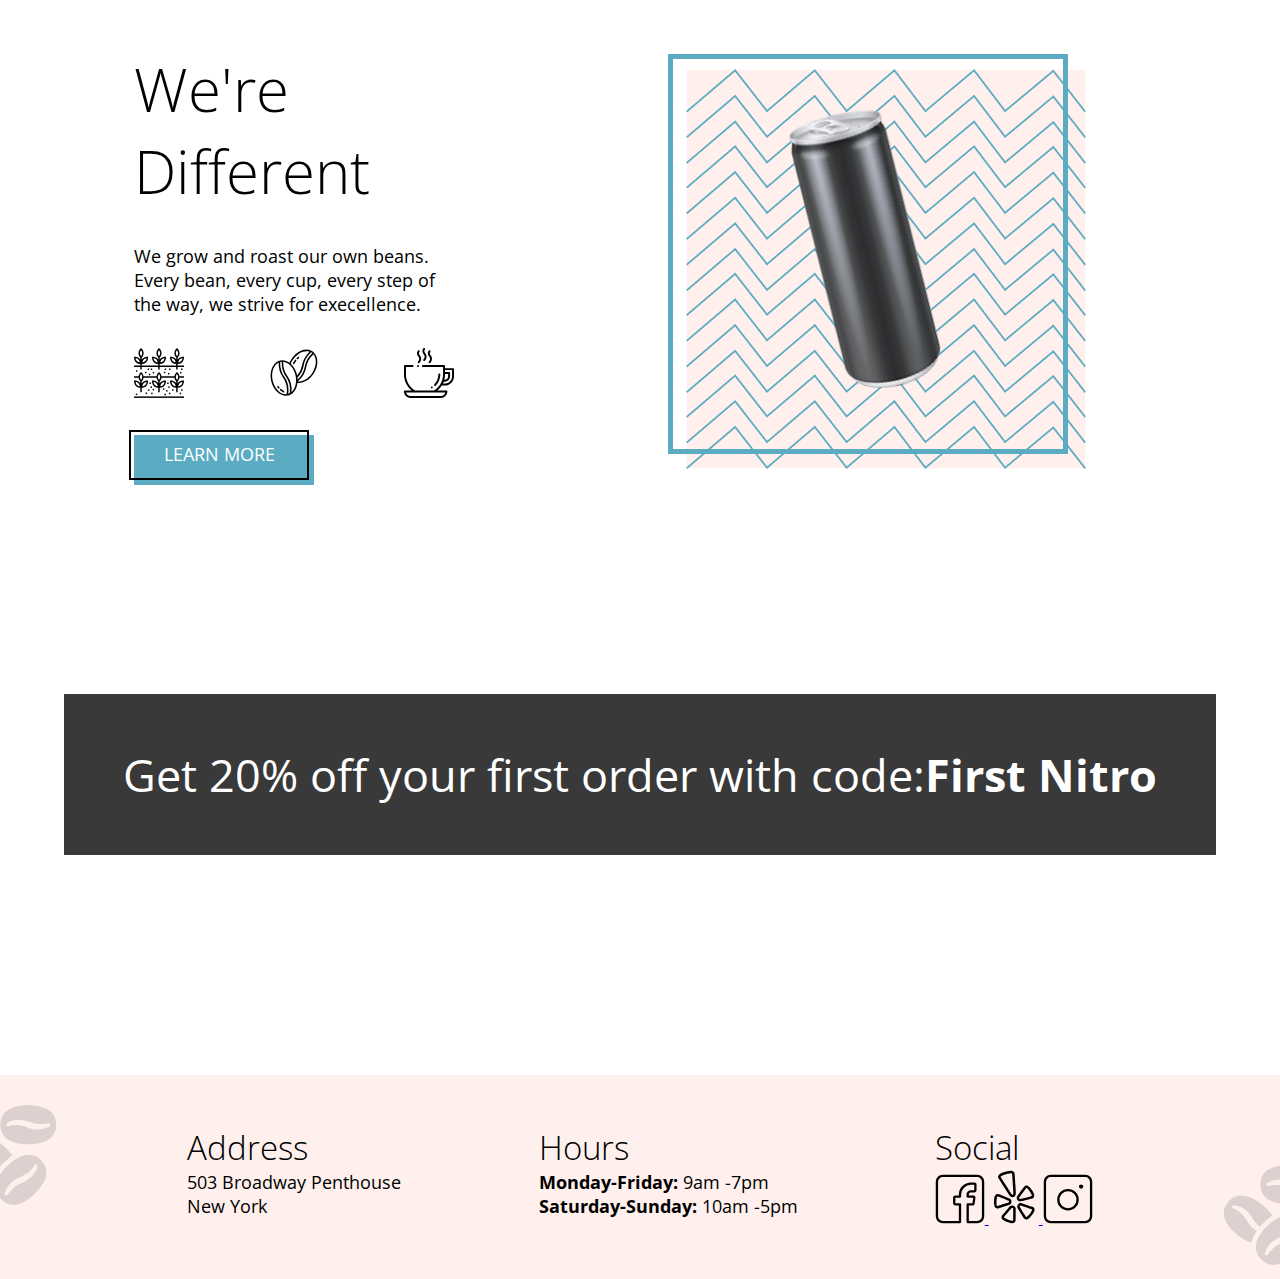
==== commit 08c2d7c0: "add variables and mixins" ====
--- a/index.html
+++ b/index.html
@@ -29,7 +29,7 @@
                     <a class="navheader__links" href="./pages/menu.html">Menu</a>
                 </li>
                 <li class="navheader__item">
-                    <a class="navheader__links--blue" href="./pages/menu.html">Shop Now</a>
+                    <a class="navheader__links--color" href="./pages/menu.html">Shop Now</a>
                 </li>
             </ul>
         </nav>
--- a/scss/landing.css
+++ b/scss/landing.css
@@ -4,17 +4,16 @@
   padding: 0;
 }
 
+p {
+  font-size: 1.125rem;
+}
+
 body {
   font-family: "Open Sans";
   font-weight: 400;
 }
 
-h1 {
-  font-size: 3.75rem;
-  font-weight: 300;
-}
-
-h2 {
+h1, h2 {
   font-size: 3.75rem;
   font-weight: 300;
 }
@@ -28,13 +27,15 @@
   list-style: none;
 }
 
-.navheader__link, .navheader__links:visited {
+.nav-logo {
+  display: flex;
+  justify-content: flex-start;
+  align-items: baseline;
+  flex-direction: row;
+}
+.nav-logo__title--color {
+  text-decoration: none;
   color: #393939;
-}
-
-.nav-logo {
-  display: flex;
-  align-items: baseline;
 }
 
 .nav-logo__icon--size, .social__icons--size, .content-material__icon {
@@ -47,18 +48,13 @@
   display: flex;
   justify-content: space-between;
   align-items: center;
+  flex-direction: row;
 }
 .navheader__list {
   display: flex;
   justify-content: flex-end;
 }
-
-.navheader .nav-logo__title--color {
-  text-decoration: none;
-  color: #393939;
-}
-
-.navheader__links, .navheader__links--blue {
+.navheader__links, .navheader__links--color {
   font-size: 1.3125rem;
   font-weight: 400;
   text-transform: uppercase;
@@ -66,8 +62,10 @@
   margin: 2rem;
   color: #393939;
 }
-
-.navheader .navheader__links--blue {
+.navheader__links:visited, .navheader__links--color:visited {
+  color: #393939;
+}
+.navheader__links--color:visited {
   color: #5BACC3;
 }
 
@@ -85,29 +83,26 @@
   text-align: center;
   background-color: #5BACC3;
 }
-
 .info-button__text {
+  height: 3.125rem;
+  width: 11.25rem;
   text-align: center;
   padding-top: 10px;
-  border: 0.125rem solid black;
-  height: 3.125rem;
-  width: 11.25rem;
+  border: 0.125rem solid #000;
   position: relative;
   bottom: 3.4375rem;
   right: 0.3125rem;
 }
-
 .info-button__text:active {
   position: relative;
   bottom: 3.125rem;
   right: 0;
 }
-
 .info-button__text--transform {
   font-size: 1.125rem;
   text-transform: uppercase;
   text-decoration: none;
-  color: #fff;
+  color: #FFF;
 }
 
 @keyframes banner-change {
@@ -137,11 +132,14 @@
   display: flex;
   justify-content: space-evenly;
   align-items: center;
+  flex-direction: row;
   background-color: #FFF0ED;
 }
 
 .header-intro {
   display: flex;
+  justify-content: flex-start;
+  align-items: stretch;
   flex-direction: column;
   gap: 2rem;
 }
@@ -150,12 +148,13 @@
 }
 
 .product {
+  display: flex;
+  justify-content: center;
+  align-items: center;
+  flex-direction: column;
   background-color: #F7F7F7;
   padding-top: 3.125rem;
   padding-bottom: 3.125rem;
-  display: flex;
-  flex-direction: column;
-  align-items: center;
   gap: 3.125rem;
 }
 .product__cards {
@@ -188,18 +187,20 @@
   display: flex;
   justify-content: space-around;
   align-items: center;
+  flex-direction: row;
   padding-top: 20px;
 }
 .bottom-card__left {
   display: flex;
+  justify-content: center;
+  align-items: stretch;
   flex-direction: column;
-  justify-content: center;
-  text-align: left;
 }
 .bottom-card__right {
   display: flex;
   justify-content: center;
   align-items: center;
+  flex-direction: row;
 }
 .bottom-card__name {
   padding-bottom: 0;
@@ -209,7 +210,7 @@
 }
 .bottom-card__pricing--color {
   font-size: 2.0625rem;
-  font-weight: bold;
+  font-weight: 700;
   padding: 0;
 }
 
@@ -217,18 +218,19 @@
   display: flex;
   justify-content: space-evenly;
   align-items: center;
+  flex-direction: row;
 }
 
 .content-material {
   display: flex;
+  justify-content: space-evenly;
+  align-items: stretch;
   flex-direction: column;
-  justify-content: space-evenly;
   gap: 2rem;
   width: 25%;
 }
 .content-material__icons {
   display: flex;
-  align-items: flex-start;
   justify-content: space-between;
 }
 
@@ -246,7 +248,7 @@
   z-index: 2;
 }
 .content-images__border {
-  border: 5px solid #5BACC3;
+  border: 0.3125rem solid #5BACC3;
   width: 25rem;
   height: 25rem;
   position: relative;
@@ -264,13 +266,13 @@
 }
 .discount__description {
   display: flex;
+  justify-content: center;
   flex-wrap: wrap;
-  justify-content: center;
   width: 90%;
   font-size: 2.8125rem;
   font-weight: 400;
   background-color: #393939;
-  color: #fff;
+  color: #FFF;
   padding: 3.125rem;
   margin-bottom: 6.25rem;
   animation: banner-change 2.5s infinite alternate;
@@ -288,13 +290,14 @@
   position: relative;
   top: 8.75rem;
   right: 3.125rem;
-  width: 7.5rem;
-  opacity: 25%;
 }
 .background-icons__right {
   position: relative;
   left: 3.125rem;
   top: 12.5rem;
+}
+
+.background-icons__left, .background-icons__right {
+  opacity: 25%;
   width: 7.5rem;
-  opacity: 25%;
 }/*# sourceMappingURL=landing.css.map */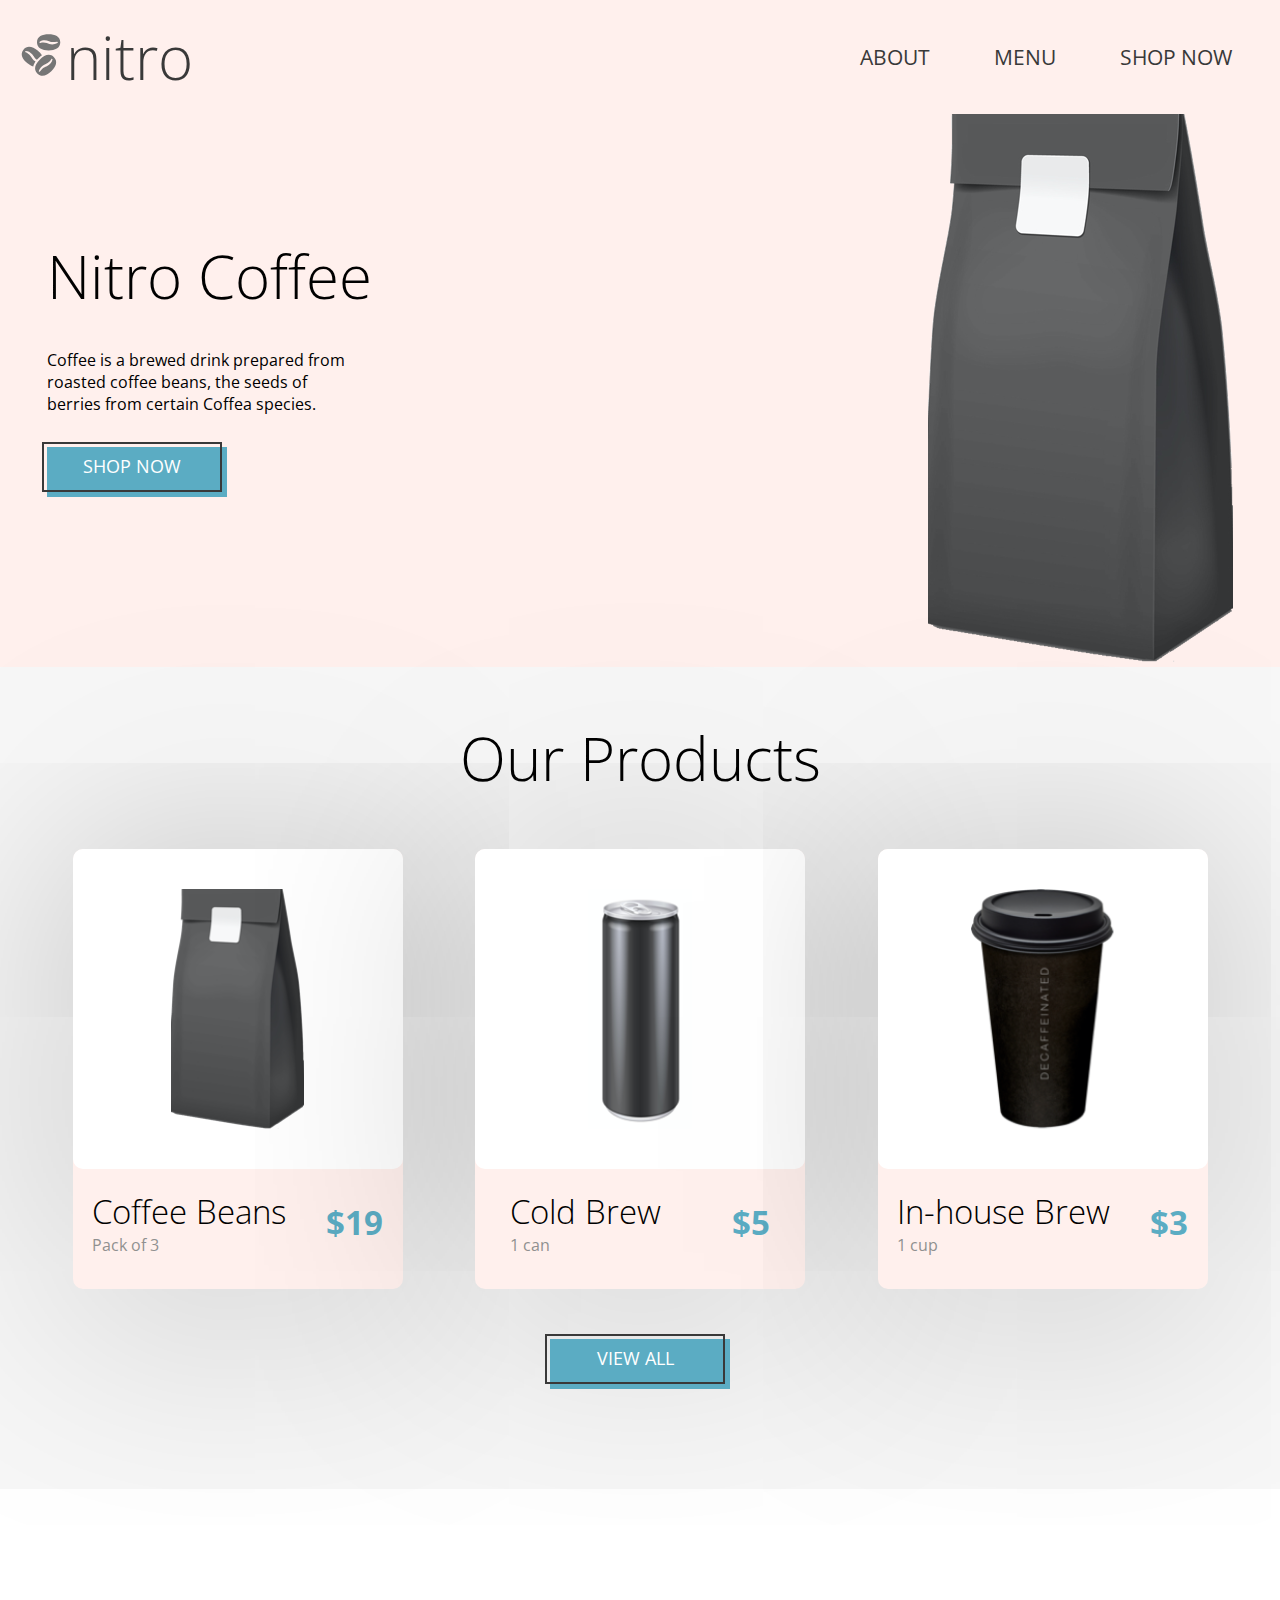
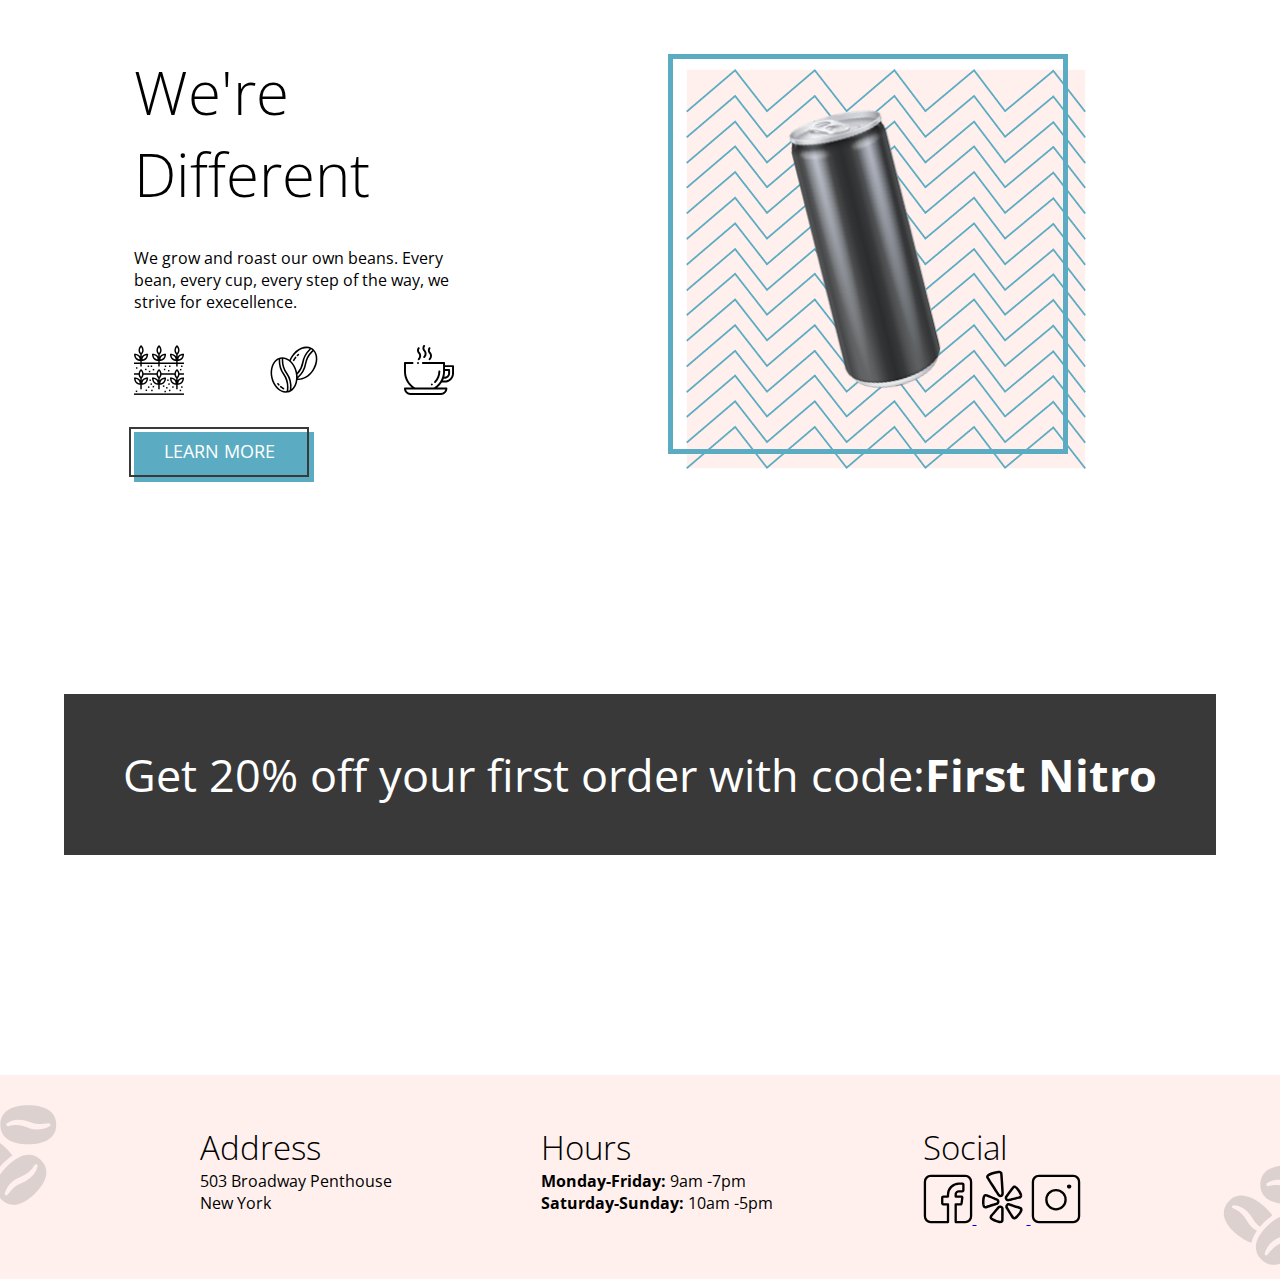
==== commit 71ccfa2e: "fixed BEM and fixed styling for an element" ====
--- a/index.html
+++ b/index.html
@@ -61,12 +61,12 @@
                     <img class="top-card__image" src="./assets/images/coffeebeans.png"  alt="coffee beans">
                 </div>
                 <div class="bottom-card">
-                    <div class="bottom-card__left">
+                    <div class="bottom-card__info">
                         <h3 class="bottom-card__name">Coffee Beans</h3>
                         <p class="bottom-card__quantity">Pack of 3</p>
                     </div>
-                    <div class="bottom-card__right">
-                        <p class="bottom-card__pricing--color">$19</p>
+                    <div class="bottom-card__price">
+                        <p class="bottom-card__price--color">$19</p>
                     </div>
                 </div>
             </article>
@@ -76,12 +76,12 @@
                     <img class="top-card__image" src="assets/images/coldbrew.png" alt="cold brew">
                 </div>
                 <div class="bottom-card">
-                    <div class="bottom-card__left">
+                    <div class="bottom-card__info">
                         <h3 class="bottom-card__name">Cold Brew</h3>
-                        <p class="bottom-card__quantity">1 Can</p>
+                        <p class="bottom-card__quantity">1 can</p>
                     </div>
-                    <div>
-                        <p class="bottom-card__pricing--color">$5</p>
+                    <div class="bottom-card__price">
+                        <p class="bottom-card__price--color">$5</p>
                     </div>
                 </div>
             </article>
@@ -91,12 +91,12 @@
                     <img class="top-card__image" src="assets/images/inhousebrew.png" alt="in-house brew">
                 </div>
                 <div class="bottom-card">
-                    <div class="bottom-card__left">
+                    <div class="bottom-card__info">
                         <h3 class="bottom-card__name">In-house Brew</h3>
-                        <p class="bottom-card__quantity">1 Cup</p>
+                        <p class="bottom-card__quantity">1 cup</p>
                     </div>
-                    <div>
-                        <p class="bottom-card__pricing--color">$3</p>
+                    <div class="bottom-card__price">
+                        <p class="bottom-card__price--color">$3</p>
                     </div>
                 </div>
             </article>
--- a/scss/landing.css
+++ b/scss/landing.css
@@ -2,10 +2,6 @@
   box-sizing: border-box;
   margin: 0;
   padding: 0;
-}
-
-p {
-  font-size: 1.125rem;
 }
 
 body {
@@ -69,26 +65,16 @@
   color: #5BACC3;
 }
 
-.bottom-card__pricing--color, .items__pricing--color {
-  text-align: center;
-  font-size: 1.125rem;
-  font-weight: 400;
-  color: #5BACC3;
-  padding-bottom: 1.5625rem;
-}
-
-.info-button__background {
+.info-button__background, .info-button__text {
   height: 3.125rem;
   width: 11.25rem;
   text-align: center;
   background-color: #5BACC3;
 }
 .info-button__text {
-  height: 3.125rem;
-  width: 11.25rem;
-  text-align: center;
+  background-color: transparent;
   padding-top: 10px;
-  border: 0.125rem solid #000;
+  border: 0.125rem solid #393939;
   position: relative;
   bottom: 3.4375rem;
   right: 0.3125rem;
@@ -190,17 +176,11 @@
   flex-direction: row;
   padding-top: 20px;
 }
-.bottom-card__left {
+.bottom-card__info {
   display: flex;
   justify-content: center;
   align-items: stretch;
   flex-direction: column;
-}
-.bottom-card__right {
-  display: flex;
-  justify-content: center;
-  align-items: center;
-  flex-direction: row;
 }
 .bottom-card__name {
   padding-bottom: 0;
@@ -208,10 +188,16 @@
 .bottom-card__quantity {
   color: #909090;
 }
-.bottom-card__pricing--color {
+.bottom-card__price {
+  display: flex;
+  justify-content: center;
+  align-items: center;
+  flex-direction: row;
+}
+.bottom-card__price--color {
+  color: #5BACC3;
   font-size: 2.0625rem;
   font-weight: 700;
-  padding: 0;
 }
 
 .content {
@@ -269,13 +255,13 @@
   justify-content: center;
   flex-wrap: wrap;
   width: 90%;
-  font-size: 2.8125rem;
-  font-weight: 400;
   background-color: #393939;
   color: #FFF;
   padding: 3.125rem;
   margin-bottom: 6.25rem;
   animation: banner-change 2.5s infinite alternate;
+  font-size: 2.8125rem;
+  font-weight: 400;
 }
 
 .discount__description--bold, .hours__day--bold {
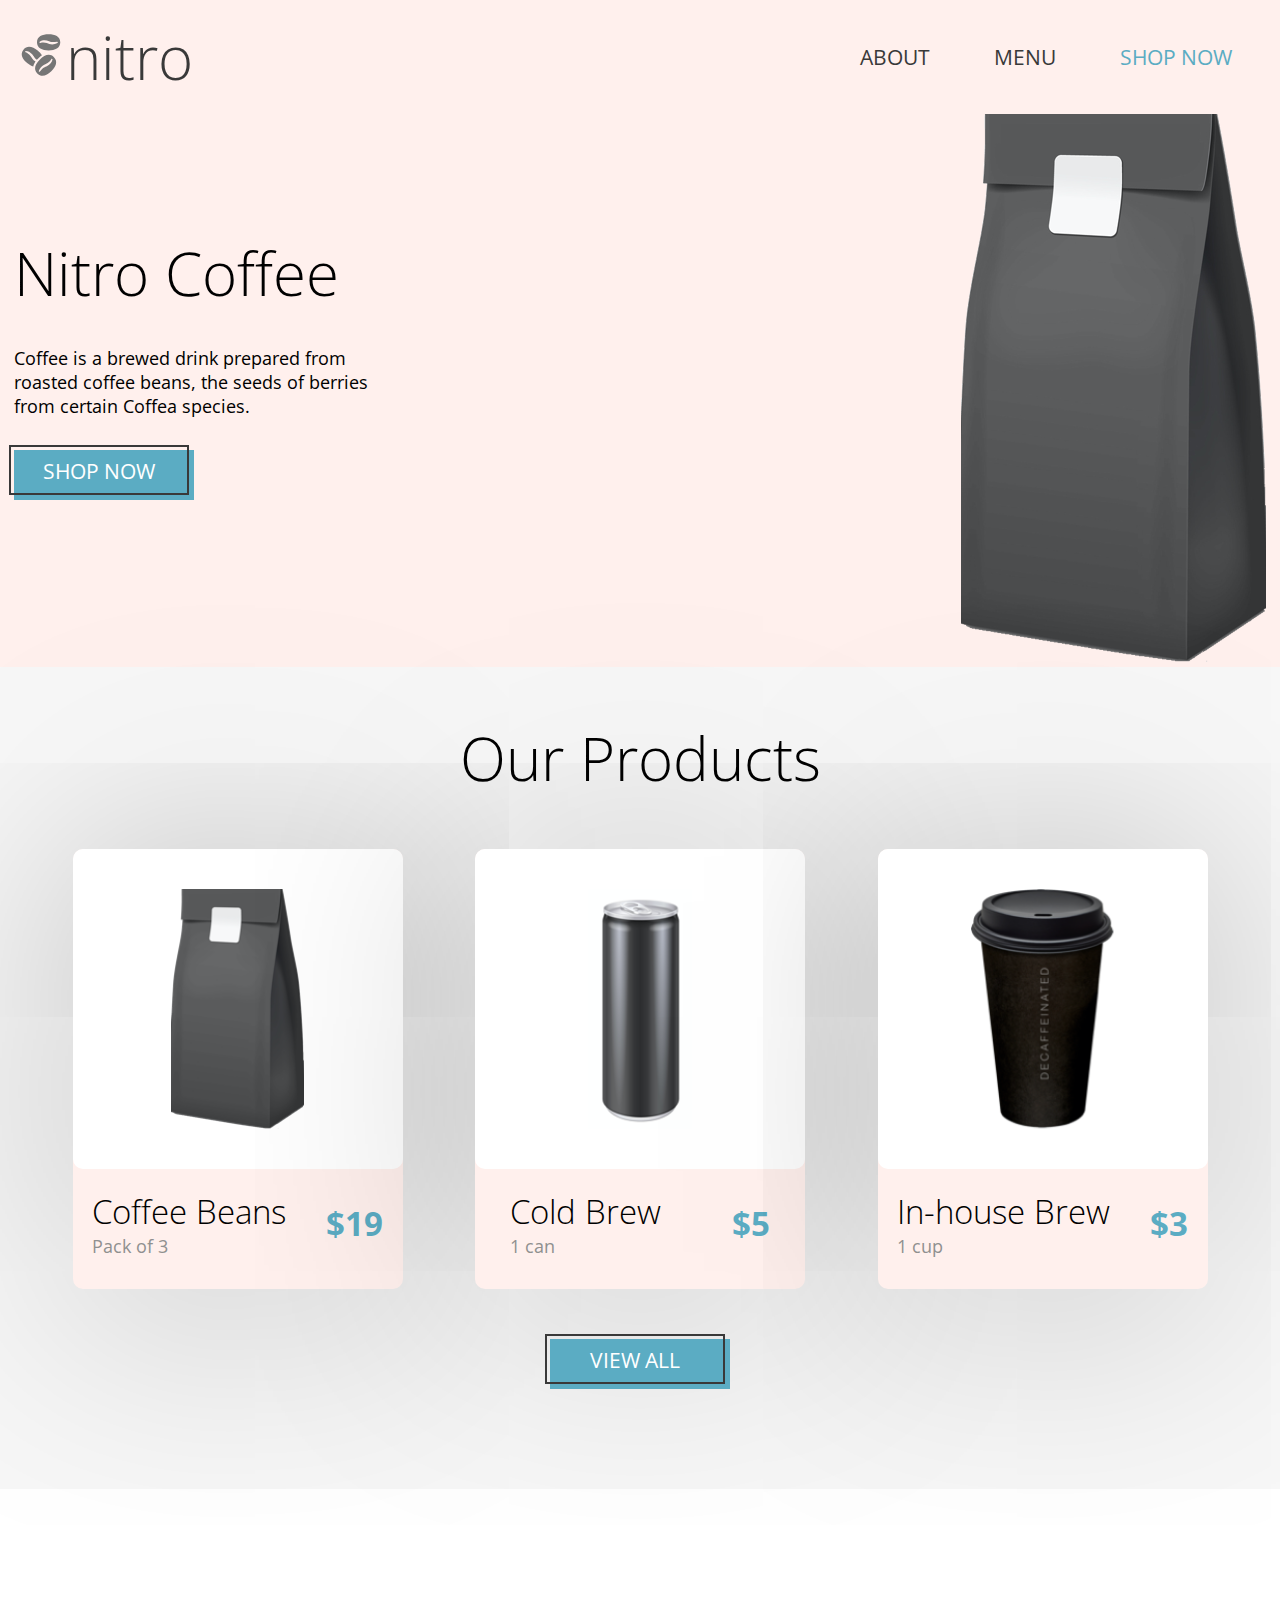
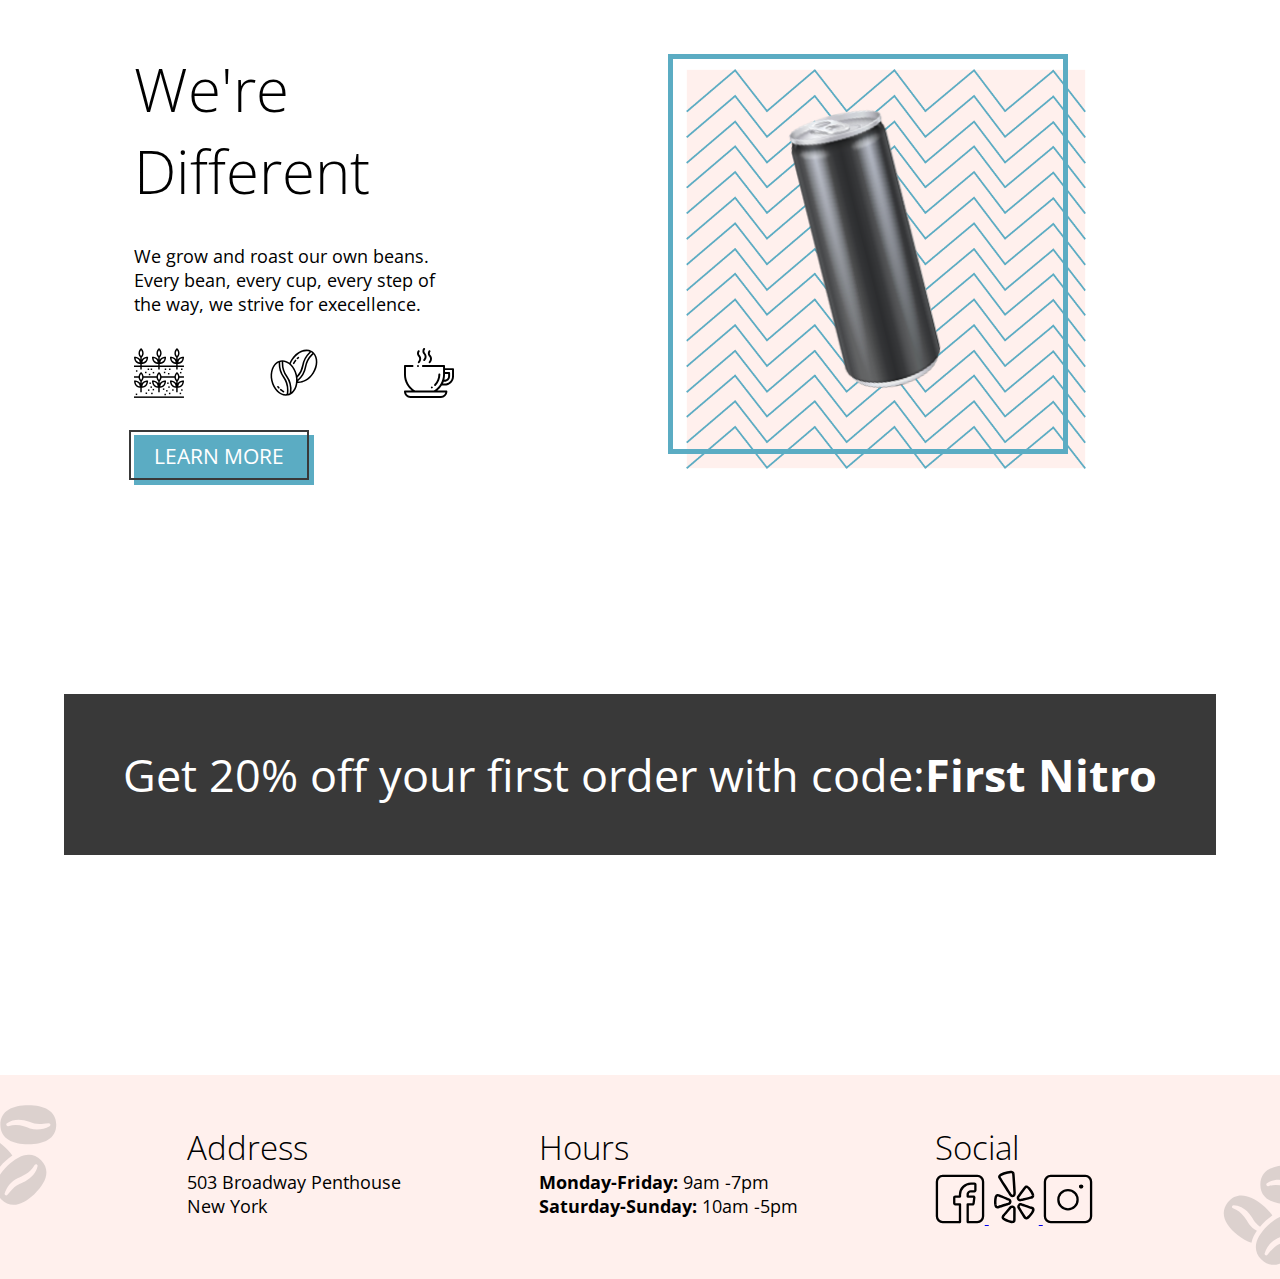
==== commit 918082ab: "fix nesting structure to 3 levels max" ====
--- a/index.html
+++ b/index.html
@@ -66,7 +66,7 @@
                         <p class="bottom-card__quantity">Pack of 3</p>
                     </div>
                     <div class="bottom-card__price">
-                        <p class="bottom-card__price--color">$19</p>
+                        <div class="bottom-card__price--color">$19</div>
                     </div>
                 </div>
             </article>
@@ -81,7 +81,7 @@
                         <p class="bottom-card__quantity">1 can</p>
                     </div>
                     <div class="bottom-card__price">
-                        <p class="bottom-card__price--color">$5</p>
+                        <div class="bottom-card__price--color">$5</div>
                     </div>
                 </div>
             </article>
@@ -96,7 +96,7 @@
                         <p class="bottom-card__quantity">1 cup</p>
                     </div>
                     <div class="bottom-card__price">
-                        <p class="bottom-card__price--color">$3</p>
+                        <div class="bottom-card__price--color">$3</div>
                     </div>
                 </div>
             </article>
--- a/scss/landing.css
+++ b/scss/landing.css
@@ -17,6 +17,10 @@
 h3 {
   font-size: 2.0625rem;
   font-weight: 300;
+}
+
+p {
+  font-size: 1.125rem;
 }
 
 ul {
@@ -58,10 +62,7 @@
   margin: 2rem;
   color: #393939;
 }
-.navheader__links:visited, .navheader__links--color:visited {
-  color: #393939;
-}
-.navheader__links--color:visited {
+.navheader__links--color {
   color: #5BACC3;
 }
 
@@ -72,8 +73,9 @@
   background-color: #5BACC3;
 }
 .info-button__text {
+  font-size: 1.3125rem;
   background-color: transparent;
-  padding-top: 10px;
+  padding: 10px;
   border: 0.125rem solid #393939;
   position: relative;
   bottom: 3.4375rem;
@@ -85,10 +87,9 @@
   right: 0;
 }
 .info-button__text--transform {
-  font-size: 1.125rem;
+  color: #FFF;
   text-transform: uppercase;
   text-decoration: none;
-  color: #FFF;
 }
 
 @keyframes banner-change {
